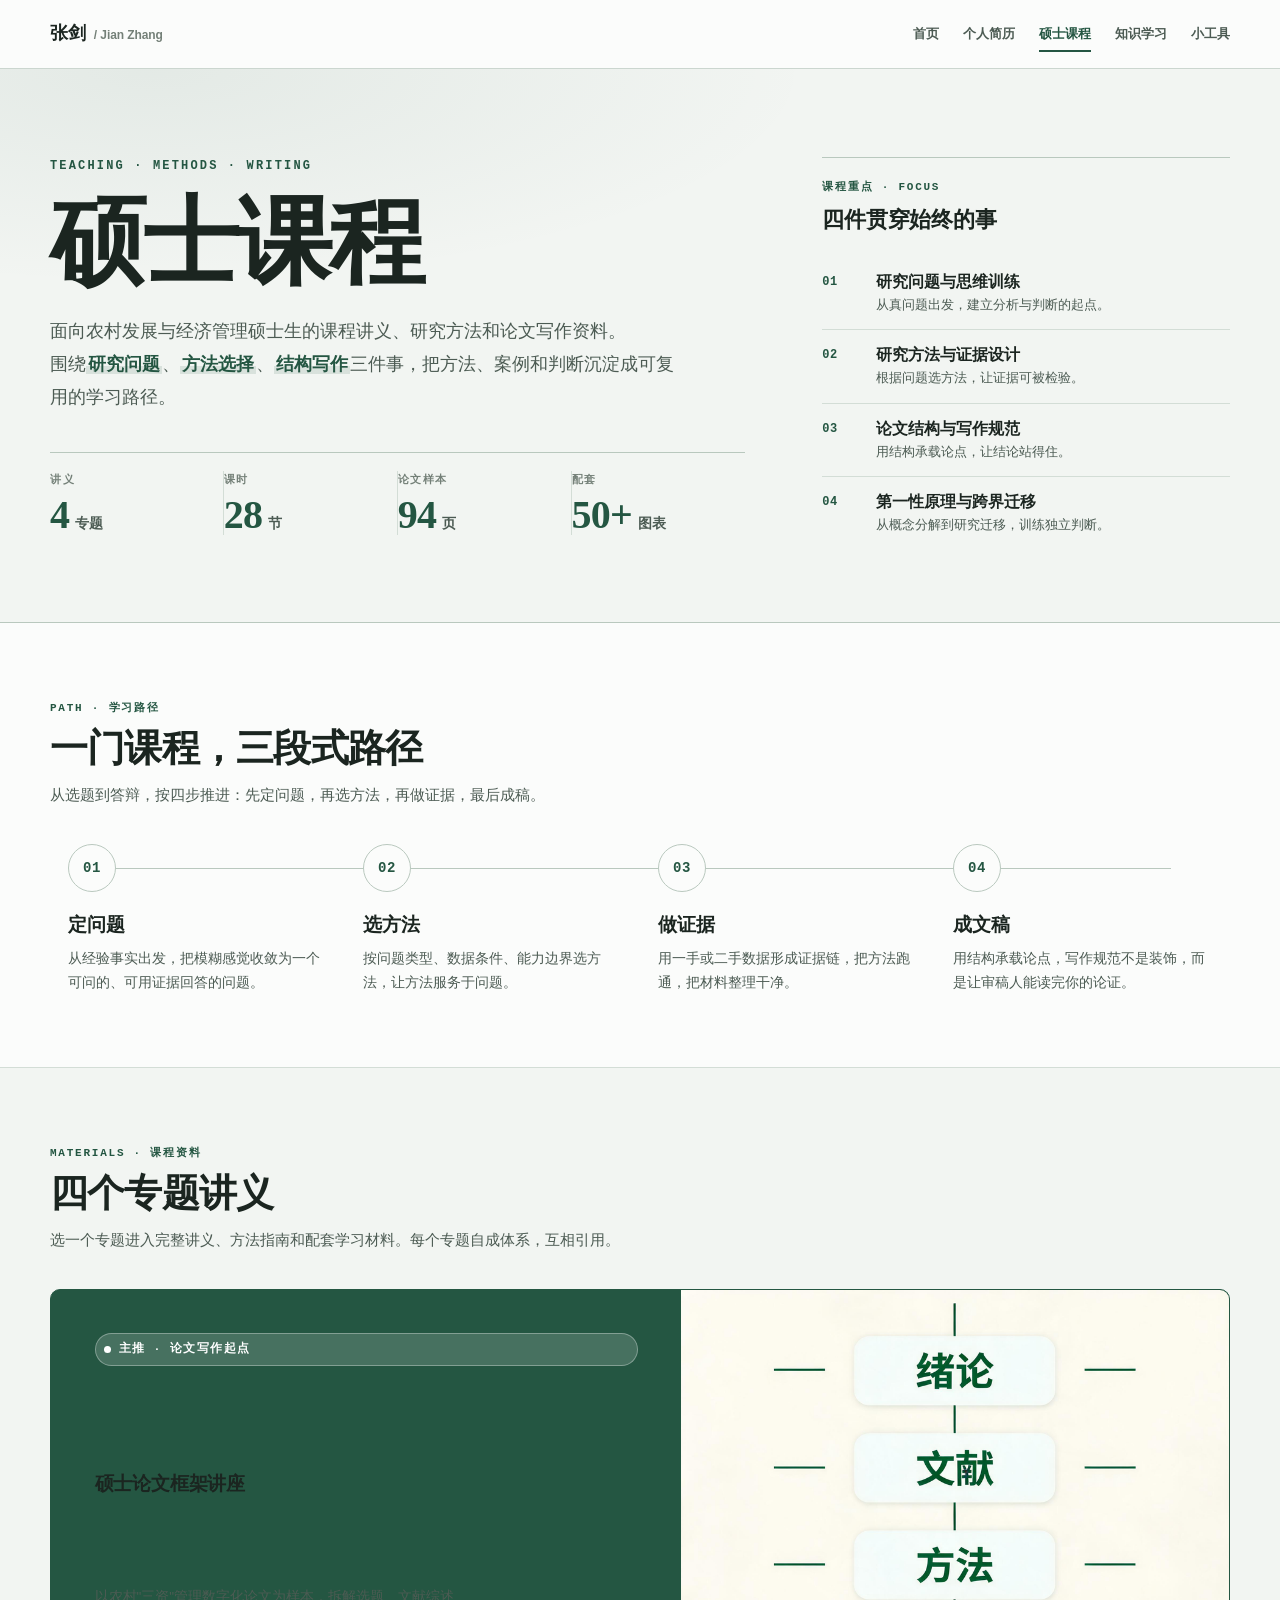
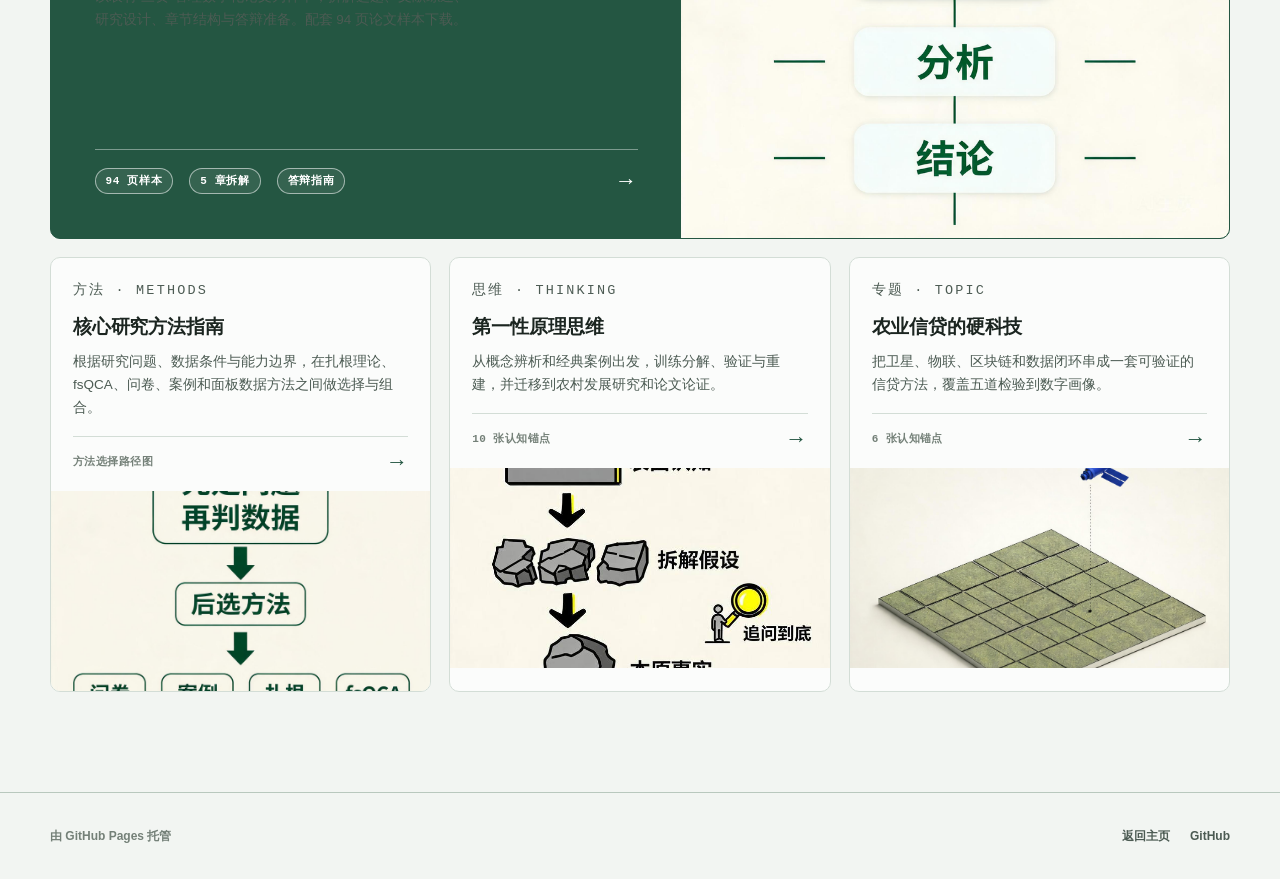
==== index.html @ 523e92c7 "fix: 主推卡文字对比度提升 墨绿实色底 + 白绿文字 (rgba 246,251,248,0.78) 视觉上发灰 - 标题 h3: #f6fbf8 -> 纯白 #ffffff - 描述 p: rg" ====
<!DOCTYPE html>
<html lang="zh-CN">
<head>
  <meta charset="UTF-8">
  <meta name="viewport" content="width=device-width, initial-scale=1.0">
  <title>硕士课程 · 张剑</title>
  <meta name="description" content="张剑面向硕士研究生整理的课程讲义、农村发展研究方法与硕士论文写作资料。">
  <link rel="canonical" href="https://jefeerzhang.github.io/master-course/">
  <meta property="og:title" content="硕士课程 · 张剑">
  <meta property="og:description" content="课程讲义、农村发展研究方法与硕士论文写作资料。">
  <meta property="og:type" content="website">
  <meta property="og:url" content="https://jefeerzhang.github.io/master-course/">
  <link rel="icon" href="data:image/svg+xml,%3Csvg xmlns='http://www.w3.org/2000/svg' viewBox='0 0 64 64'%3E%3Crect width='64' height='64' rx='8' fill='%23245642'/%3E%3Ctext x='32' y='41' text-anchor='middle' font-family='serif' font-size='27' font-weight='700' fill='%23f6fbf8'%3EJZ%3C/text%3E%3C/svg%3E">
  <link rel="stylesheet" href="assets/course-index.css?v=3">
</head>
<body>
  <a class="skip-link" href="#main-content">跳至主要内容</a>

  <header class="site-header">
    <nav class="site-nav" aria-label="主导航">
      <div class="container nav-inner">
        <a class="site-brand" href="https://jefeerzhang.github.io/">张剑 <span>/ Jian Zhang</span></a>
        <div class="nav-links">
          <a href="https://jefeerzhang.github.io/">首页</a>
          <a href="https://jefeerzhang.github.io/cv/">个人简历</a>
          <a href="./" aria-current="page">硕士课程</a>
          <a href="https://jefeerzhang.github.io/knowledge/">知识学习</a>
          <a href="https://jefeerzhang.github.io/tools/">小工具</a>
        </div>
      </div>
    </nav>
  </header>

  <main id="main-content">

    <!-- =============== HERO =============== -->
    <section class="course-hero" aria-labelledby="course-title">
      <div class="container course-hero-inner">
        <div class="hero-copy">
          <p class="eyebrow">Teaching · Methods · Writing</p>
          <h1 id="course-title">硕士课程</h1>
          <p class="hero-summary">面向农村发展与经济管理硕士生的课程讲义、研究方法和论文写作资料。<br>围绕<span class="hi">研究问题</span>、<span class="hi">方法选择</span>、<span class="hi">结构写作</span>三件事，把方法、案例和判断沉淀成可复用的学习路径。</p>

          <dl class="hero-metrics" aria-label="课程概览">
            <div class="metric">
              <dt>讲义</dt>
              <dd><span class="num">4</span><span class="unit">专题</span></dd>
            </div>
            <div class="metric">
              <dt>课时</dt>
              <dd><span class="num">28</span><span class="unit">节</span></dd>
            </div>
            <div class="metric">
              <dt>论文样本</dt>
              <dd><span class="num">94</span><span class="unit">页</span></dd>
            </div>
            <div class="metric">
              <dt>配套</dt>
              <dd><span class="num">50+</span><span class="unit">图表</span></dd>
            </div>
          </dl>
        </div>

        <aside class="course-focus" aria-labelledby="course-focus-title">
          <p class="focus-eyebrow">课程重点 · Focus</p>
          <h2 id="course-focus-title">四件贯穿始终的事</h2>
          <ol>
            <li>
              <span class="focus-num">01</span>
              <span class="focus-body">
                <span class="focus-title">研究问题与思维训练</span>
                <span class="focus-desc">从真问题出发，建立分析与判断的起点。</span>
              </span>
            </li>
            <li>
              <span class="focus-num">02</span>
              <span class="focus-body">
                <span class="focus-title">研究方法与证据设计</span>
                <span class="focus-desc">根据问题选方法，让证据可被检验。</span>
              </span>
            </li>
            <li>
              <span class="focus-num">03</span>
              <span class="focus-body">
                <span class="focus-title">论文结构与写作规范</span>
                <span class="focus-desc">用结构承载论点，让结论站得住。</span>
              </span>
            </li>
            <li>
              <span class="focus-num">04</span>
              <span class="focus-body">
                <span class="focus-title">第一性原理与跨界迁移</span>
                <span class="focus-desc">从概念分解到研究迁移，训练独立判断。</span>
              </span>
            </li>
          </ol>
        </aside>
      </div>
    </section>

    <!-- =============== 学习路径 =============== -->
    <section class="path-section" aria-labelledby="path-title">
      <div class="container">
        <div class="section-heading">
          <p class="section-eyebrow">Path · 学习路径</p>
          <h2 id="path-title">一门课程，三段式路径</h2>
          <p class="section-lede">从选题到答辩，按四步推进：先定问题，再选方法，再做证据，最后成稿。</p>
        </div>

        <ol class="path-track" aria-label="学习路径">
          <li class="path-step">
            <span class="path-num">01</span>
            <h3>定问题</h3>
            <p>从经验事实出发，把模糊感觉收敛为一个可问的、可用证据回答的问题。</p>
          </li>
          <li class="path-step">
            <span class="path-num">02</span>
            <h3>选方法</h3>
            <p>按问题类型、数据条件、能力边界选方法，让方法服务于问题。</p>
          </li>
          <li class="path-step">
            <span class="path-num">03</span>
            <h3>做证据</h3>
            <p>用一手或二手数据形成证据链，把方法跑通，把材料整理干净。</p>
          </li>
          <li class="path-step">
            <span class="path-num">04</span>
            <h3>成文稿</h3>
            <p>用结构承载论点，写作规范不是装饰，而是让审稿人能读完你的论证。</p>
          </li>
        </ol>
      </div>
    </section>

    <!-- =============== 课程资料 =============== -->
    <section class="course-section" aria-labelledby="materials-title">
      <div class="container">
        <div class="section-heading">
          <p class="section-eyebrow">Materials · 课程资料</p>
          <h2 id="materials-title">四个专题讲义</h2>
          <p class="section-lede">选一个专题进入完整讲义、方法指南和配套学习材料。每个专题自成体系，互相引用。</p>
        </div>

        <div class="course-grid">
          <!-- 主推卡: 硕士论文框架讲座 -->
          <article class="course-card course-card--lead">
            <a class="course-link" href="yuan-yunfen-writing/">
              <div class="course-copy">
                <div class="course-tag">
                  <span class="tag-dot"></span>
                  <span>主推 · 论文写作起点</span>
                </div>
                <h3>硕士论文框架讲座</h3>
                <p>以农村"三资"管理数字化论文为样本，拆解选题、文献综述、研究设计、章节结构与答辩准备。配套 94 页论文样本下载。</p>
                <div class="course-meta">
                  <span class="meta-pill">94 页样本</span>
                  <span class="meta-pill">5 章拆解</span>
                  <span class="meta-pill">答辩指南</span>
                  <span class="course-arrow" aria-hidden="true">→</span>
                </div>
              </div>
              <figure class="course-visual">
                <img src="yuan-yunfen-writing/md2_skeleton.png" alt="硕士论文写作框架示意图" width="900" height="900">
              </figure>
            </a>
          </article>

          <!-- 次卡 1: 研究方法 -->
          <article class="course-card">
            <a class="course-link" href="research-methods/">
              <div class="course-copy">
                <p class="course-eyebrow">方法 · Methods</p>
                <h3>核心研究方法指南</h3>
                <p>根据研究问题、数据条件与能力边界，在扎根理论、fsQCA、问卷、案例和面板数据方法之间做选择与组合。</p>
                <div class="course-meta">
                  <span>方法选择路径图</span>
                  <span class="course-arrow" aria-hidden="true">→</span>
                </div>
              </div>
              <figure class="course-visual">
                <img src="research-methods/md1_path.png" alt="农村发展研究方法选择路径图" width="900" height="900" loading="lazy">
              </figure>
            </a>
          </article>

          <!-- 次卡 2: 第一性原理 -->
          <article class="course-card">
            <a class="course-link" href="第一性原理/">
              <div class="course-copy">
                <p class="course-eyebrow">思维 · Thinking</p>
                <h3>第一性原理思维</h3>
                <p>从概念辨析和经典案例出发，训练分解、验证与重建，并迁移到农村发展研究和论文论证。</p>
                <div class="course-meta">
                  <span>10 张认知锚点</span>
                  <span class="course-arrow" aria-hidden="true">→</span>
                </div>
              </div>
              <figure class="course-visual">
                <img src="第一性原理/第一性原理配图/01_概念三层分解.jpeg" alt="第一性原理概念三层分解图" width="756" height="806" loading="lazy">
              </figure>
            </a>
          </article>

          <!-- 次卡 3: 农业信贷 -->
          <article class="course-card">
            <a class="course-link" href="agri-finance/">
              <div class="course-copy">
                <p class="course-eyebrow">专题 · Topic</p>
                <h3>农业信贷的硬科技</h3>
                <p>把卫星、物联、区块链和数据闭环串成一套可验证的信贷方法，覆盖五道检验到数字画像。</p>
                <div class="course-meta">
                  <span>6 张认知锚点</span>
                  <span class="course-arrow" aria-hidden="true">→</span>
                </div>
              </div>
              <figure class="course-visual">
                <img src="第一性原理/第一性原理配图/05_卫星俯瞰农田.jpeg" alt="卫星俯瞰下的农田斑块与权属信息" width="900" height="900" loading="lazy">
              </figure>
            </a>
          </article>
        </div>
      </div>
    </section>

  </main>

  <footer class="site-footer">
    <div class="container footer-inner">
      <span>由 GitHub Pages 托管</span>
      <div class="footer-links">
        <a href="https://jefeerzhang.github.io/">返回主页</a>
        <a href="https://github.com/jefeerzhang" target="_blank" rel="noopener">GitHub</a>
      </div>
    </div>
  </footer>
</body>
</html>
---- assets/course-index.css ----
:root {
  --paper: #f2f5f2;
  --surface: #fbfcfb;
  --surface-soft: #e7eee9;
  --surface-deep: #dbe6df;
  --ink: #1b2520;
  --text: #4c5b53;
  --muted: #748078;
  --line: #d3ddd6;
  --line-strong: #b9c8be;
  --accent: #245642;
  --accent-hover: #173e2f;
  --accent-ink: #f6fbf8;
  --shadow: 0 18px 50px rgba(31, 59, 45, 0.08);
  --radius: 10px;
  --container: 1180px;
  --serif: "Noto Serif CJK SC", "Source Han Serif SC", "Songti SC", STSong, serif;
  --sans: "Noto Sans CJK SC", "Source Han Sans SC", "Microsoft YaHei", "PingFang SC", Arial, sans-serif;
  --mono: "Cascadia Mono", "SFMono-Regular", Consolas, monospace;
  --ease: cubic-bezier(0.16, 1, 0.3, 1);
}

* {
  box-sizing: border-box;
}

html {
  scroll-behavior: smooth;
}

body {
  min-width: 320px;
  margin: 0;
  background: var(--paper);
  color: var(--ink);
  font-family: var(--sans);
  font-size: 16px;
  font-weight: 500;
  line-height: 1.75;
  text-rendering: optimizeLegibility;
  -webkit-font-smoothing: antialiased;
  -moz-osx-font-smoothing: grayscale;
}

img {
  display: block;
  max-width: 100%;
}

a {
  color: inherit;
}

p {
  margin: 0;
}

.container {
  width: min(calc(100% - 48px), var(--container));
  margin-inline: auto;
}

.skip-link {
  position: fixed;
  top: 10px;
  left: 12px;
  z-index: 100;
  padding: 10px 14px;
  border-radius: 6px;
  background: var(--ink);
  color: #f7faf8;
  text-decoration: none;
  transform: translateY(-160%);
  transition: transform 180ms ease;
}
.skip-link:focus {
  transform: translateY(0);
}

/* ============== 顶部主导航 ============== */
.site-header {
  position: relative;
  z-index: 10;
  border-bottom: 1px solid rgba(185, 200, 190, 0.72);
  background: #fbfcfb;
}
.site-nav,
.nav-inner { min-height: 68px; }
.nav-inner {
  display: flex;
  align-items: center;
  justify-content: space-between;
  gap: 28px;
}
.site-brand {
  display: inline-flex;
  align-items: baseline;
  flex: 0 0 auto;
  min-height: 44px;
  color: var(--ink);
  font-family: var(--serif);
  font-size: 18px;
  font-weight: 800;
  line-height: 44px;
  text-decoration: none;
  letter-spacing: -0.005em;
}
.site-brand span {
  margin-left: 8px;
  color: var(--muted);
  font-family: var(--sans);
  font-size: 12px;
  font-weight: 600;
}
.nav-links {
  display: flex;
  align-items: stretch;
  min-width: 0;
  gap: 24px;
  overflow-x: auto;
  scrollbar-width: none;
}
.nav-links::-webkit-scrollbar { display: none; }
.nav-links a {
  position: relative;
  display: inline-flex;
  align-items: center;
  min-height: 44px;
  color: var(--text);
  font-size: 13px;
  font-weight: 700;
  text-decoration: none;
  white-space: nowrap;
  transition: color 180ms ease;
}
.nav-links a::after {
  content: "";
  position: absolute;
  right: 0; bottom: 4px; left: 0;
  height: 2px;
  background: var(--accent);
  transform: scaleX(0);
  transform-origin: left;
  transition: transform 180ms ease;
}
.nav-links a:hover,
.nav-links a[aria-current="page"] { color: var(--accent); }
.nav-links a:hover::after,
.nav-links a[aria-current="page"]::after { transform: scaleX(1); }

/* ============== HERO ============== */
.course-hero {
  padding: clamp(48px, 8vw, 88px) 0 clamp(48px, 8vw, 72px);
  border-bottom: 1px solid var(--line-strong);
  background:
    radial-gradient(1100px 360px at 12% 0%, rgba(36, 86, 66, 0.07), transparent 60%),
    var(--paper);
}
.course-hero-inner {
  display: grid;
  grid-template-columns: minmax(0, 1.45fr) minmax(300px, 0.85fr);
  gap: clamp(40px, 6vw, 88px);
  align-items: start;
}
.hero-copy { animation: enter 600ms var(--ease) both; }
.eyebrow {
  margin: 0 0 18px;
  color: var(--accent);
  font-family: var(--mono);
  font-size: 12px;
  font-weight: 700;
  line-height: 1.5;
  text-transform: uppercase;
  letter-spacing: 0.18em;
}
.hero-copy h1 {
  margin: 0;
  font-family: var(--serif);
  font-size: clamp(56px, 8.5vw, 96px);
  font-weight: 800;
  line-height: 1.04;
  letter-spacing: -0.03em;
  color: var(--ink);
}
.hero-summary {
  max-width: 640px;
  margin: 22px 0 0;
  color: var(--text);
  font-size: clamp(16px, 1.4vw, 18px);
  font-weight: 500;
  line-height: 1.85;
}
.hero-summary .hi {
  color: var(--accent);
  font-weight: 700;
  background: linear-gradient(transparent 60%, rgba(36, 86, 66, 0.12) 60%);
  padding: 0 2px;
}

/* hero 4 个 metric */
.hero-metrics {
  display: grid;
  grid-template-columns: repeat(4, minmax(0, 1fr));
  gap: 0;
  margin: 38px 0 0;
  padding: 18px 0 0;
  border-top: 1px solid var(--line-strong);
  list-style: none;
}
.hero-metrics .metric {
  padding: 0 18px 0 0;
  border-right: 1px solid var(--line);
}
.hero-metrics .metric:last-child { border-right: 0; padding-right: 0; }
.hero-metrics .metric:first-child { padding-left: 0; }
.hero-metrics dt {
  margin: 0 0 4px;
  color: var(--muted);
  font-family: var(--mono);
  font-size: 11px;
  font-weight: 700;
  letter-spacing: 0.14em;
  text-transform: uppercase;
}
.hero-metrics dd {
  display: flex;
  align-items: baseline;
  gap: 6px;
  margin: 0;
  color: var(--ink);
  font-family: var(--serif);
  line-height: 1;
}
.hero-metrics .num {
  font-size: clamp(28px, 3.2vw, 40px);
  font-weight: 800;
  color: var(--accent);
  letter-spacing: -0.02em;
  font-feature-settings: "tnum" 1, "lnum" 1;
}
.hero-metrics .unit {
  font-size: 14px;
  font-weight: 600;
  color: var(--text);
}

/* hero 右侧课程重点 */
.course-focus {
  padding: 20px 0 0;
  border-top: 1px solid var(--line-strong);
  animation: enter 600ms 80ms var(--ease) both;
}
.focus-eyebrow {
  margin: 0 0 8px;
  color: var(--accent);
  font-family: var(--mono);
  font-size: 11px;
  font-weight: 700;
  letter-spacing: 0.16em;
  text-transform: uppercase;
}
.course-focus h2 {
  margin: 0 0 22px;
  font-family: var(--serif);
  font-size: 22px;
  font-weight: 700;
  line-height: 1.35;
  color: var(--ink);
  letter-spacing: -0.01em;
}
.course-focus ol {
  margin: 0;
  padding: 0;
  list-style: none;
  counter-reset: focus;
}
.course-focus li {
  display: grid;
  grid-template-columns: 42px minmax(0, 1fr);
  gap: 12px;
  padding: 14px 0;
  border-bottom: 1px solid var(--line);
  align-items: start;
}
.course-focus li:last-child { border-bottom: 0; }
.focus-num {
  display: inline-block;
  padding-top: 1px;
  color: var(--accent);
  font-family: var(--mono);
  font-size: 12px;
  font-weight: 800;
  letter-spacing: 0.05em;
  font-feature-settings: "tnum" 1;
}
.focus-body {
  display: flex;
  flex-direction: column;
  gap: 2px;
  min-width: 0;
}
.focus-title {
  color: var(--ink);
  font-family: var(--serif);
  font-size: 15.5px;
  font-weight: 700;
  line-height: 1.4;
  letter-spacing: -0.005em;
}
.focus-desc {
  color: var(--text);
  font-size: 13px;
  font-weight: 500;
  line-height: 1.6;
}

/* ============== 学习路径 ============== */
.path-section {
  padding: clamp(48px, 6vw, 76px) 0 clamp(48px, 6vw, 72px);
  background: var(--surface);
  border-bottom: 1px solid var(--line);
}
.section-heading { margin-bottom: 36px; }
.section-eyebrow {
  margin: 0 0 8px;
  color: var(--accent);
  font-family: var(--mono);
  font-size: 11px;
  font-weight: 700;
  letter-spacing: 0.16em;
  text-transform: uppercase;
}
.section-heading h2 {
  margin: 0;
  font-family: var(--serif);
  font-size: clamp(28px, 3.4vw, 38px);
  font-weight: 800;
  line-height: 1.2;
  letter-spacing: -0.02em;
  color: var(--ink);
}
.section-lede {
  margin: 10px 0 0;
  color: var(--text);
  font-size: 15px;
  font-weight: 500;
  max-width: 56em;
}

.path-track {
  display: grid;
  grid-template-columns: repeat(4, minmax(0, 1fr));
  gap: 0;
  margin: 0;
  padding: 0;
  list-style: none;
  position: relative;
}
.path-track::before {
  content: "";
  position: absolute;
  top: 24px;
  left: 5%;
  right: 5%;
  height: 1px;
  background: var(--line-strong);
  z-index: 0;
}
.path-step {
  position: relative;
  padding: 0 18px;
  background: transparent;
  z-index: 1;
}
.path-num {
  display: inline-flex;
  align-items: center;
  justify-content: center;
  width: 48px;
  height: 48px;
  border-radius: 999px;
  background: var(--surface);
  border: 1px solid var(--line-strong);
  color: var(--accent);
  font-family: var(--mono);
  font-size: 14px;
  font-weight: 800;
  letter-spacing: 0.04em;
  font-feature-settings: "tnum" 1;
  margin-bottom: 16px;
}
.path-step h3 {
  margin: 0 0 6px;
  color: var(--ink);
  font-family: var(--serif);
  font-size: 19px;
  font-weight: 800;
  letter-spacing: -0.01em;
}
.path-step p {
  color: var(--text);
  font-size: 14px;
  font-weight: 500;
  line-height: 1.7;
}

/* ============== 课程资料网格 ============== */
.course-section {
  padding: clamp(48px, 6vw, 76px) 0 clamp(64px, 8vw, 100px);
  background: var(--paper);
}
.course-grid {
  display: grid;
  grid-template-columns: repeat(12, minmax(0, 1fr));
  gap: 18px;
}
.course-card {
  min-width: 0;
  overflow: hidden;
  border: 1px solid var(--line);
  border-radius: var(--radius);
  background: var(--surface);
  transition: transform 240ms var(--ease), border-color 240ms var(--ease), box-shadow 240ms var(--ease);
  animation: enter 560ms var(--ease) both;
}
.course-card:hover {
  transform: translateY(-2px);
  border-color: var(--line-strong);
  box-shadow: var(--shadow);
}

/* 主推卡: 大尺寸, 墨绿实色, 横跨 12 列 */
.course-card--lead {
  grid-column: 1 / -1;
  background: var(--accent);
  color: #ffffff;
  border-color: var(--accent);
}
.course-card--lead:hover {
  border-color: var(--accent-hover);
  box-shadow: 0 28px 60px -24px rgba(36, 86, 66, 0.55);
}
.course-card--lead .course-link {
  grid-template-columns: minmax(0, 1.15fr) minmax(0, 1fr);
  min-height: 360px;
}
.course-card--lead .course-copy { padding: clamp(28px, 3.4vw, 44px); }
.course-card--lead h3 {
  font-size: clamp(30px, 3.4vw, 44px);
  font-weight: 800;
  letter-spacing: -0.02em;
  color: #ffffff;
}
.course-card--lead p {
  max-width: 50ch;
  color: #f0f7f2;
  font-size: 16px;
  font-weight: 500;
}
.course-card--lead .course-tag {
  display: inline-flex;
  align-items: center;
  gap: 8px;
  padding: 5px 12px 5px 8px;
  border-radius: 999px;
  background: rgba(255, 255, 255, 0.16);
  color: #ffffff;
  font-family: var(--mono);
  font-size: 11.5px;
  font-weight: 700;
  letter-spacing: 0.12em;
  text-transform: uppercase;
  margin-bottom: 18px;
  border: 1px solid rgba(255, 255, 255, 0.32);
}
.course-card--lead .course-tag .tag-dot {
  width: 7px;
  height: 7px;
  border-radius: 999px;
  background: #ffffff;
  display: inline-block;
}
.course-card--lead .course-meta {
  border-top-color: rgba(255, 255, 255, 0.4);
  color: #f0f7f2;
  margin-top: 28px;
  padding-top: 18px;
}
.course-card--lead .meta-pill {
  display: inline-block;
  padding: 4px 10px;
  border: 1px solid rgba(255, 255, 255, 0.55);
  border-radius: 999px;
  margin-right: 6px;
  font-family: var(--mono);
  font-size: 11px;
  font-weight: 700;
  letter-spacing: 0.06em;
  color: #ffffff;
  background: rgba(255, 255, 255, 0.08);
}
.course-card--lead .course-arrow { color: #ffffff; }

/* 次卡: 3 张, 每张 4 列 */
.course-card:not(.course-card--lead) {
  grid-column: span 4;
}
.course-card:not(.course-card--lead) .course-link {
  grid-template-rows: auto minmax(0, 200px);
  grid-template-columns: 1fr;
}
.course-card:not(.course-card--lead):nth-of-type(2) { animation-delay: 60ms; }
.course-card:not(.course-card--lead):nth-of-type(3) { animation-delay: 120ms; }
.course-card:not(.course-card--lead):nth-of-type(4) { animation-delay: 180ms; }

.course-link {
  display: grid;
  width: 100%;
  min-width: 0;
  min-height: 0;
  overflow: hidden;
  color: inherit;
  text-decoration: none;
}
.course-copy {
  display: flex;
  flex-direction: column;
  justify-content: space-between;
  min-width: 0;
  padding: 22px 22px 18px;
  gap: 12px;
}
.course-eyebrow {
  margin: 0;
  color: var(--accent);
  font-family: var(--mono);
  font-size: 11px;
  font-weight: 800;
  letter-spacing: 0.16em;
  text-transform: uppercase;
}
.course-card h3 {
  margin: 0;
  font-family: var(--serif);
  font-size: 19px;
  font-weight: 800;
  line-height: 1.3;
  letter-spacing: -0.01em;
  color: var(--ink);
}
.course-card p {
  margin: 0;
  color: var(--text);
  font-size: 13.5px;
  font-weight: 500;
  line-height: 1.7;
}
.course-meta {
  display: flex;
  align-items: center;
  gap: 10px;
  margin-top: 4px;
  padding-top: 14px;
  border-top: 1px solid var(--line);
  color: var(--muted);
  font-family: var(--mono);
  font-size: 11px;
  font-weight: 700;
  line-height: 1.5;
  letter-spacing: 0.04em;
}
.course-arrow {
  margin-left: auto;
  color: var(--accent);
  font-family: var(--sans);
  font-size: 22px;
  line-height: 1;
  font-weight: 700;
  transition: transform 180ms ease;
}
.course-link:hover .course-arrow { transform: translateX(4px); }

.course-visual {
  min-width: 0;
  min-height: 0;
  margin: 0;
  overflow: hidden;
  background: var(--surface-deep);
  order: 2;
}
.course-visual img {
  width: 100%;
  height: 100%;
  min-height: 0;
  object-fit: cover;
  transition: transform 360ms var(--ease);
}
.course-link:hover .course-visual img { transform: scale(1.025); }

.course-link:focus-visible {
  outline: 3px solid rgba(36, 86, 66, 0.34);
  outline-offset: -4px;
}
.course-card--lead .course-link:focus-visible {
  outline-color: rgba(246, 251, 248, 0.62);
}
.course-link:active { transform: translateY(1px); }

/* ============== footer ============== */
.site-footer {
  border-top: 1px solid var(--line-strong);
  background: var(--paper);
}
.footer-inner {
  display: flex;
  align-items: center;
  justify-content: space-between;
  min-height: 86px;
  gap: 24px;
  color: var(--muted);
  font-size: 12px;
  font-weight: 600;
}
.footer-links { display: flex; gap: 20px; }
.footer-links a {
  color: var(--text);
  text-decoration: none;
  font-weight: 700;
}
.footer-links a:hover { color: var(--accent); }

@keyframes enter {
  from { opacity: 0; transform: translateY(12px); }
  to   { opacity: 1; transform: translateY(0); }
}

/* ============== 响应式 ============== */
@media (max-width: 960px) {
  .course-hero-inner { grid-template-columns: 1fr; }
  .hero-metrics { grid-template-columns: repeat(2, 1fr); gap: 0; }
  .hero-metrics .metric { padding: 12px 16px 12px 0; border-right: 1px solid var(--line); border-bottom: 1px solid var(--line); }
  .hero-metrics .metric:nth-child(2n) { border-right: 0; padding-right: 0; }
  .hero-metrics .metric:nth-last-child(-n+2) { border-bottom: 0; }
  .path-track { grid-template-columns: repeat(2, 1fr); gap: 24px 0; }
  .path-track::before { display: none; }
  .course-card:not(.course-card--lead) { grid-column: span 6; }
  .course-card--lead .course-link { grid-template-columns: 1fr; min-height: 0; }
  .course-card--lead .course-visual { aspect-ratio: 16 / 9; }
}

@media (max-width: 760px) {
  .container { width: min(calc(100% - 32px), var(--container)); }
  .nav-inner { align-items: stretch; flex-direction: column; gap: 0; padding-block: 8px; }
  .site-nav, .nav-inner { min-height: 0; }
  .site-brand { min-height: 36px; line-height: 36px; font-size: 16px; }
  .nav-links { gap: 18px; }
  .nav-links a { min-height: 38px; font-size: 12.5px; }
  .hero-copy h1 { font-size: 56px; }
  .hero-summary { font-size: 16px; }
  .section-heading h2 { font-size: 28px; }
  .path-track { grid-template-columns: 1fr; gap: 18px; }
  .course-card:not(.course-card--lead) { grid-column: 1 / -1; }
  .course-card:not(.course-card--lead) .course-link {
    grid-template-rows: auto minmax(180px, 50vw);
  }
  .course-card--lead .course-link { grid-template-columns: 1fr; }
  .course-card--lead h3 { font-size: 28px; }
  .footer-inner { align-items: flex-start; flex-direction: column; justify-content: center; gap: 8px; padding-block: 18px; }
}

@media (prefers-reduced-motion: reduce) {
  html { scroll-behavior: auto; }
  *, *::before, *::after {
    animation-duration: 0.01ms !important;
    animation-iteration-count: 1 !important;
    scroll-behavior: auto !important;
    transition-duration: 0.01ms !important;
  }
}
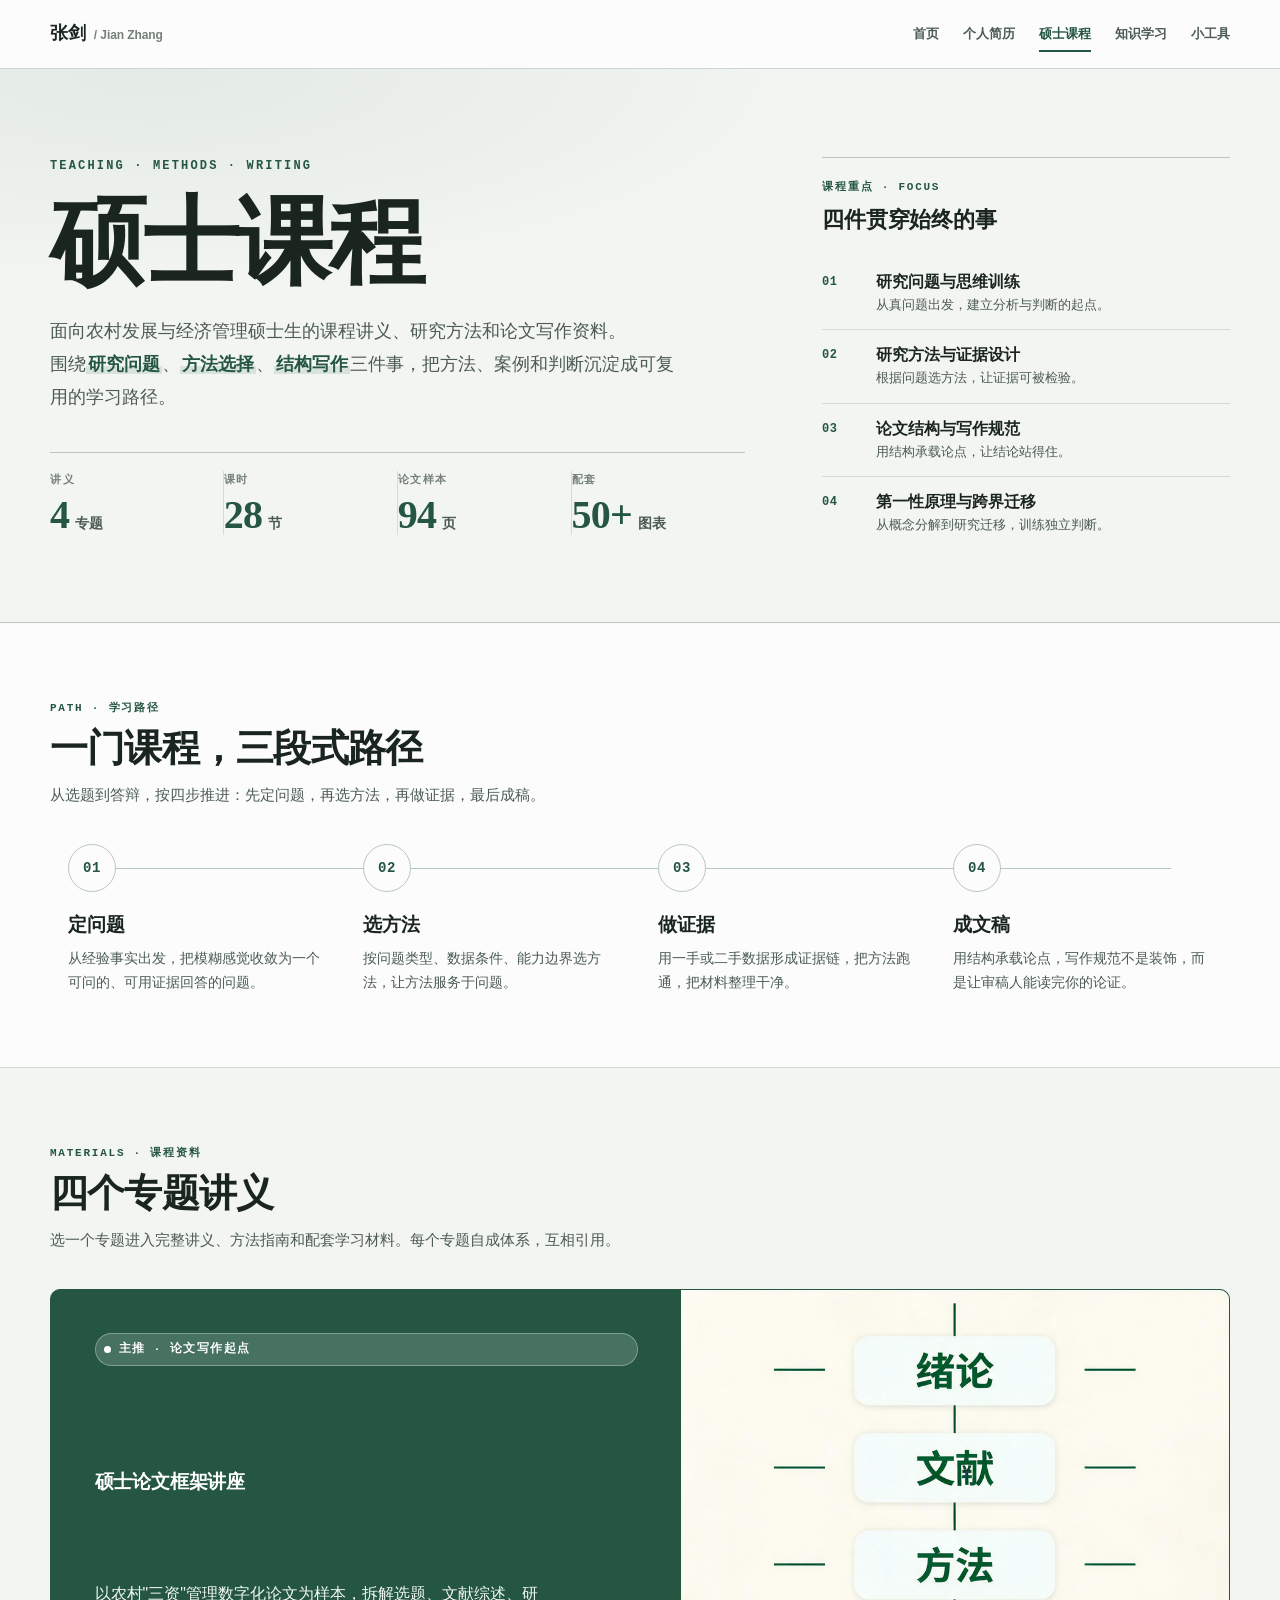
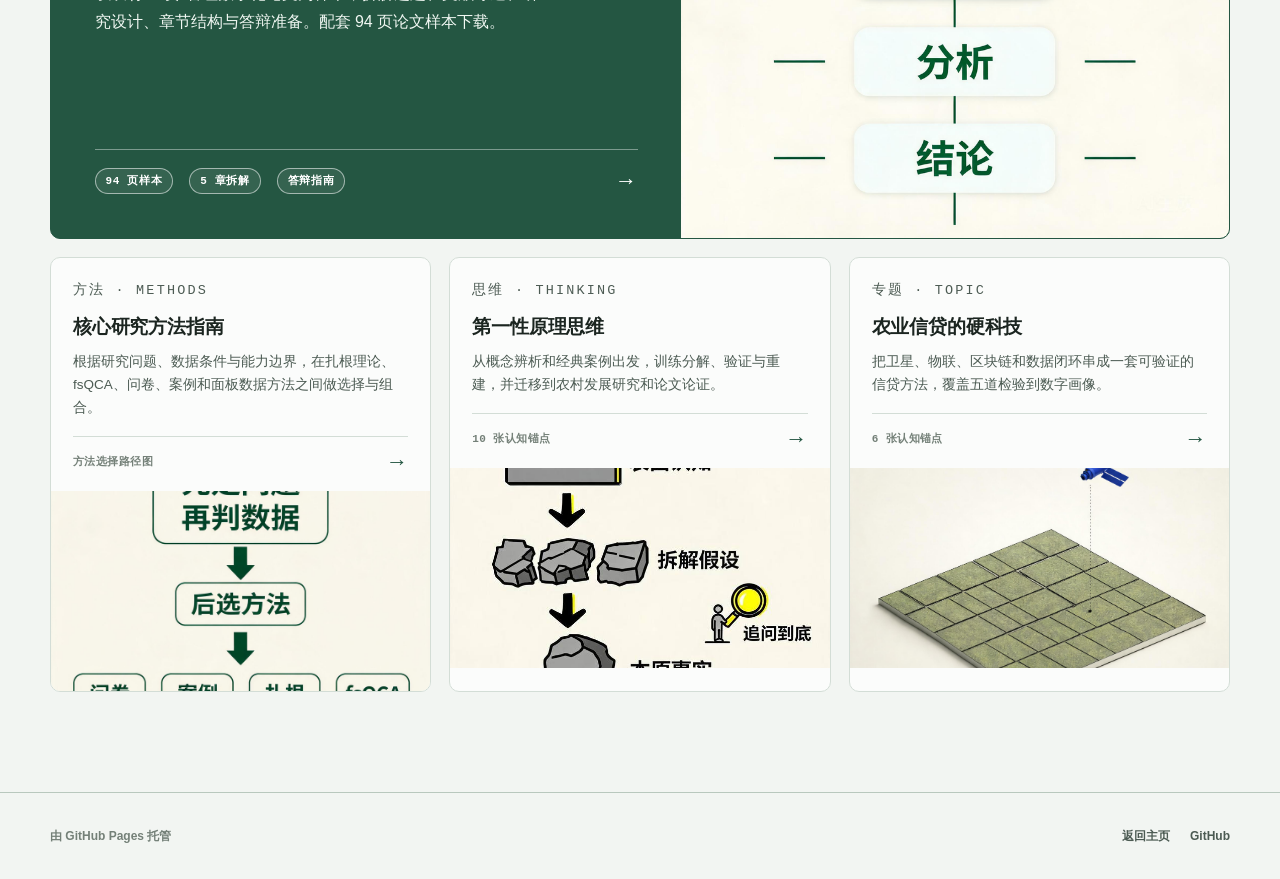
==== commit d73f03bc: "fix: 主推卡 h3/p color 被通用规则覆盖, 显式覆盖 之前 .course-card--lead h3 {color:#fff} 在 .course-card h3 {color:ink" ====
--- a/index.html
+++ b/index.html
@@ -11,7 +11,7 @@
   <meta property="og:type" content="website">
   <meta property="og:url" content="https://jefeerzhang.github.io/master-course/">
   <link rel="icon" href="data:image/svg+xml,%3Csvg xmlns='http://www.w3.org/2000/svg' viewBox='0 0 64 64'%3E%3Crect width='64' height='64' rx='8' fill='%23245642'/%3E%3Ctext x='32' y='41' text-anchor='middle' font-family='serif' font-size='27' font-weight='700' fill='%23f6fbf8'%3EJZ%3C/text%3E%3C/svg%3E">
-  <link rel="stylesheet" href="assets/course-index.css?v=3">
+  <link rel="stylesheet" href="assets/course-index.css?v=4">
 </head>
 <body>
   <a class="skip-link" href="#main-content">跳至主要内容</a>
--- a/assets/course-index.css
+++ b/assets/course-index.css
@@ -449,7 +449,6 @@
   font-size: clamp(30px, 3.4vw, 44px);
   font-weight: 800;
   letter-spacing: -0.02em;
-  color: #ffffff;
 }
 .course-card--lead p {
   max-width: 50ch;
@@ -548,12 +547,20 @@
   letter-spacing: -0.01em;
   color: var(--ink);
 }
+/* lead 卡 h3 在通用规则之后,确保覆盖 */
+.course-card--lead h3 { color: #ffffff; }
 .course-card p {
   margin: 0;
   color: var(--text);
   font-size: 13.5px;
   font-weight: 500;
   line-height: 1.7;
+}
+.course-card--lead p {
+  max-width: 50ch;
+  color: #f0f7f2;
+  font-size: 16px;
+  font-weight: 500;
 }
 .course-meta {
   display: flex;
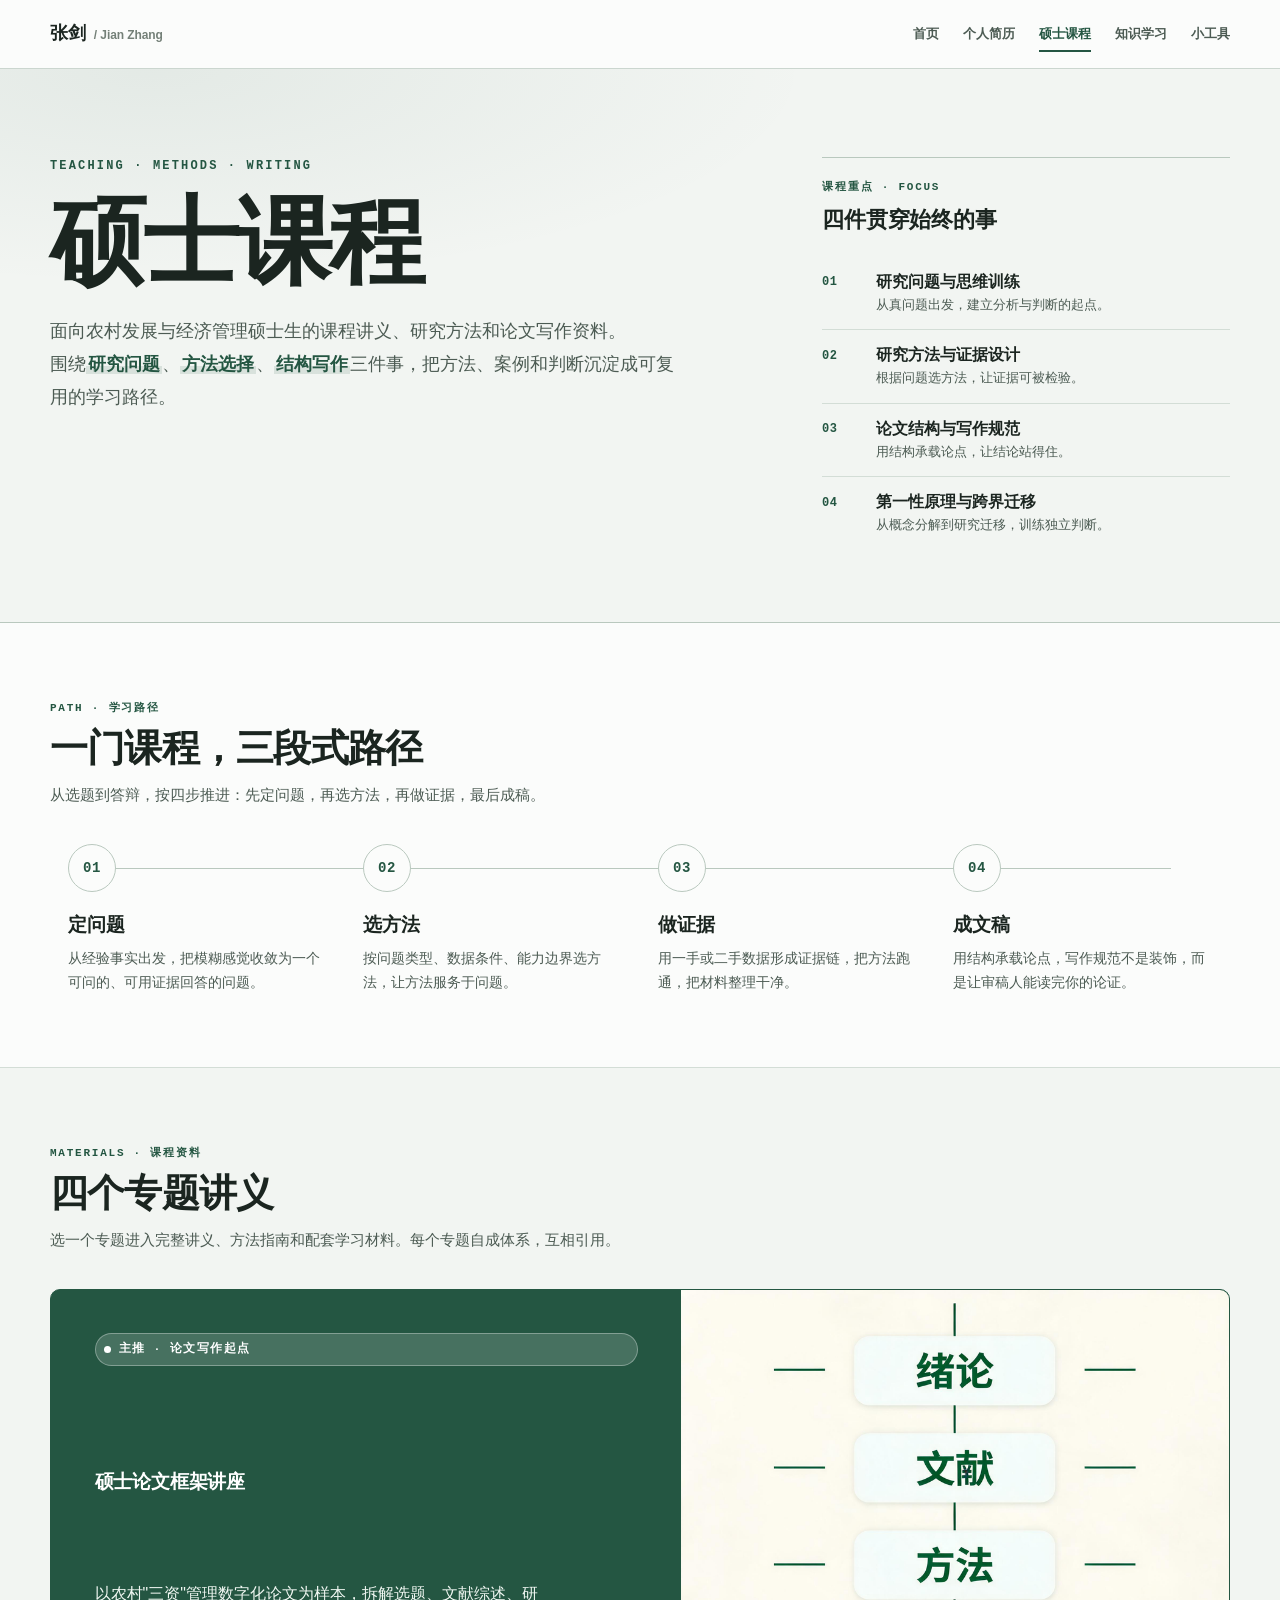
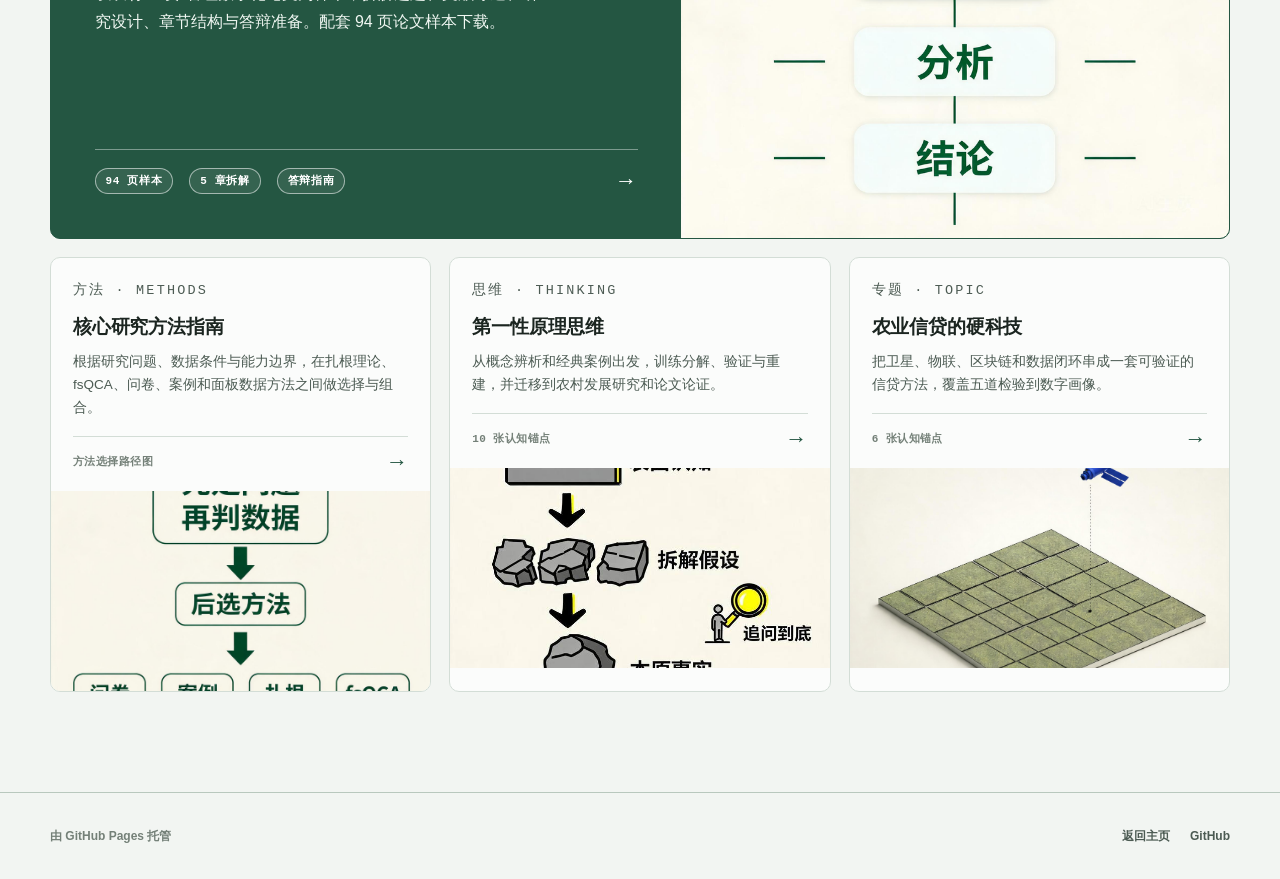
==== commit 8a5497a5: "feat: 删除首屏 hero 4 个 metric (讲义/课时/论文样本/配套) 用户反馈不要这行数字. HTML 移除 <dl class=hero-metrics>; CSS 同步清理 .he" ====
--- a/index.html
+++ b/index.html
@@ -11,7 +11,7 @@
   <meta property="og:type" content="website">
   <meta property="og:url" content="https://jefeerzhang.github.io/master-course/">
   <link rel="icon" href="data:image/svg+xml,%3Csvg xmlns='http://www.w3.org/2000/svg' viewBox='0 0 64 64'%3E%3Crect width='64' height='64' rx='8' fill='%23245642'/%3E%3Ctext x='32' y='41' text-anchor='middle' font-family='serif' font-size='27' font-weight='700' fill='%23f6fbf8'%3EJZ%3C/text%3E%3C/svg%3E">
-  <link rel="stylesheet" href="assets/course-index.css?v=4">
+  <link rel="stylesheet" href="assets/course-index.css?v=5">
 </head>
 <body>
   <a class="skip-link" href="#main-content">跳至主要内容</a>
@@ -40,25 +40,6 @@
           <p class="eyebrow">Teaching · Methods · Writing</p>
           <h1 id="course-title">硕士课程</h1>
           <p class="hero-summary">面向农村发展与经济管理硕士生的课程讲义、研究方法和论文写作资料。<br>围绕<span class="hi">研究问题</span>、<span class="hi">方法选择</span>、<span class="hi">结构写作</span>三件事，把方法、案例和判断沉淀成可复用的学习路径。</p>
-
-          <dl class="hero-metrics" aria-label="课程概览">
-            <div class="metric">
-              <dt>讲义</dt>
-              <dd><span class="num">4</span><span class="unit">专题</span></dd>
-            </div>
-            <div class="metric">
-              <dt>课时</dt>
-              <dd><span class="num">28</span><span class="unit">节</span></dd>
-            </div>
-            <div class="metric">
-              <dt>论文样本</dt>
-              <dd><span class="num">94</span><span class="unit">页</span></dd>
-            </div>
-            <div class="metric">
-              <dt>配套</dt>
-              <dd><span class="num">50+</span><span class="unit">图表</span></dd>
-            </div>
-          </dl>
         </div>
 
         <aside class="course-focus" aria-labelledby="course-focus-title">
--- a/assets/course-index.css
+++ b/assets/course-index.css
@@ -197,53 +197,6 @@
   padding: 0 2px;
 }
 
-/* hero 4 个 metric */
-.hero-metrics {
-  display: grid;
-  grid-template-columns: repeat(4, minmax(0, 1fr));
-  gap: 0;
-  margin: 38px 0 0;
-  padding: 18px 0 0;
-  border-top: 1px solid var(--line-strong);
-  list-style: none;
-}
-.hero-metrics .metric {
-  padding: 0 18px 0 0;
-  border-right: 1px solid var(--line);
-}
-.hero-metrics .metric:last-child { border-right: 0; padding-right: 0; }
-.hero-metrics .metric:first-child { padding-left: 0; }
-.hero-metrics dt {
-  margin: 0 0 4px;
-  color: var(--muted);
-  font-family: var(--mono);
-  font-size: 11px;
-  font-weight: 700;
-  letter-spacing: 0.14em;
-  text-transform: uppercase;
-}
-.hero-metrics dd {
-  display: flex;
-  align-items: baseline;
-  gap: 6px;
-  margin: 0;
-  color: var(--ink);
-  font-family: var(--serif);
-  line-height: 1;
-}
-.hero-metrics .num {
-  font-size: clamp(28px, 3.2vw, 40px);
-  font-weight: 800;
-  color: var(--accent);
-  letter-spacing: -0.02em;
-  font-feature-settings: "tnum" 1, "lnum" 1;
-}
-.hero-metrics .unit {
-  font-size: 14px;
-  font-weight: 600;
-  color: var(--text);
-}
-
 /* hero 右侧课程重点 */
 .course-focus {
   padding: 20px 0 0;
@@ -644,10 +597,6 @@
 /* ============== 响应式 ============== */
 @media (max-width: 960px) {
   .course-hero-inner { grid-template-columns: 1fr; }
-  .hero-metrics { grid-template-columns: repeat(2, 1fr); gap: 0; }
-  .hero-metrics .metric { padding: 12px 16px 12px 0; border-right: 1px solid var(--line); border-bottom: 1px solid var(--line); }
-  .hero-metrics .metric:nth-child(2n) { border-right: 0; padding-right: 0; }
-  .hero-metrics .metric:nth-last-child(-n+2) { border-bottom: 0; }
   .path-track { grid-template-columns: repeat(2, 1fr); gap: 24px 0; }
   .path-track::before { display: none; }
   .course-card:not(.course-card--lead) { grid-column: span 6; }
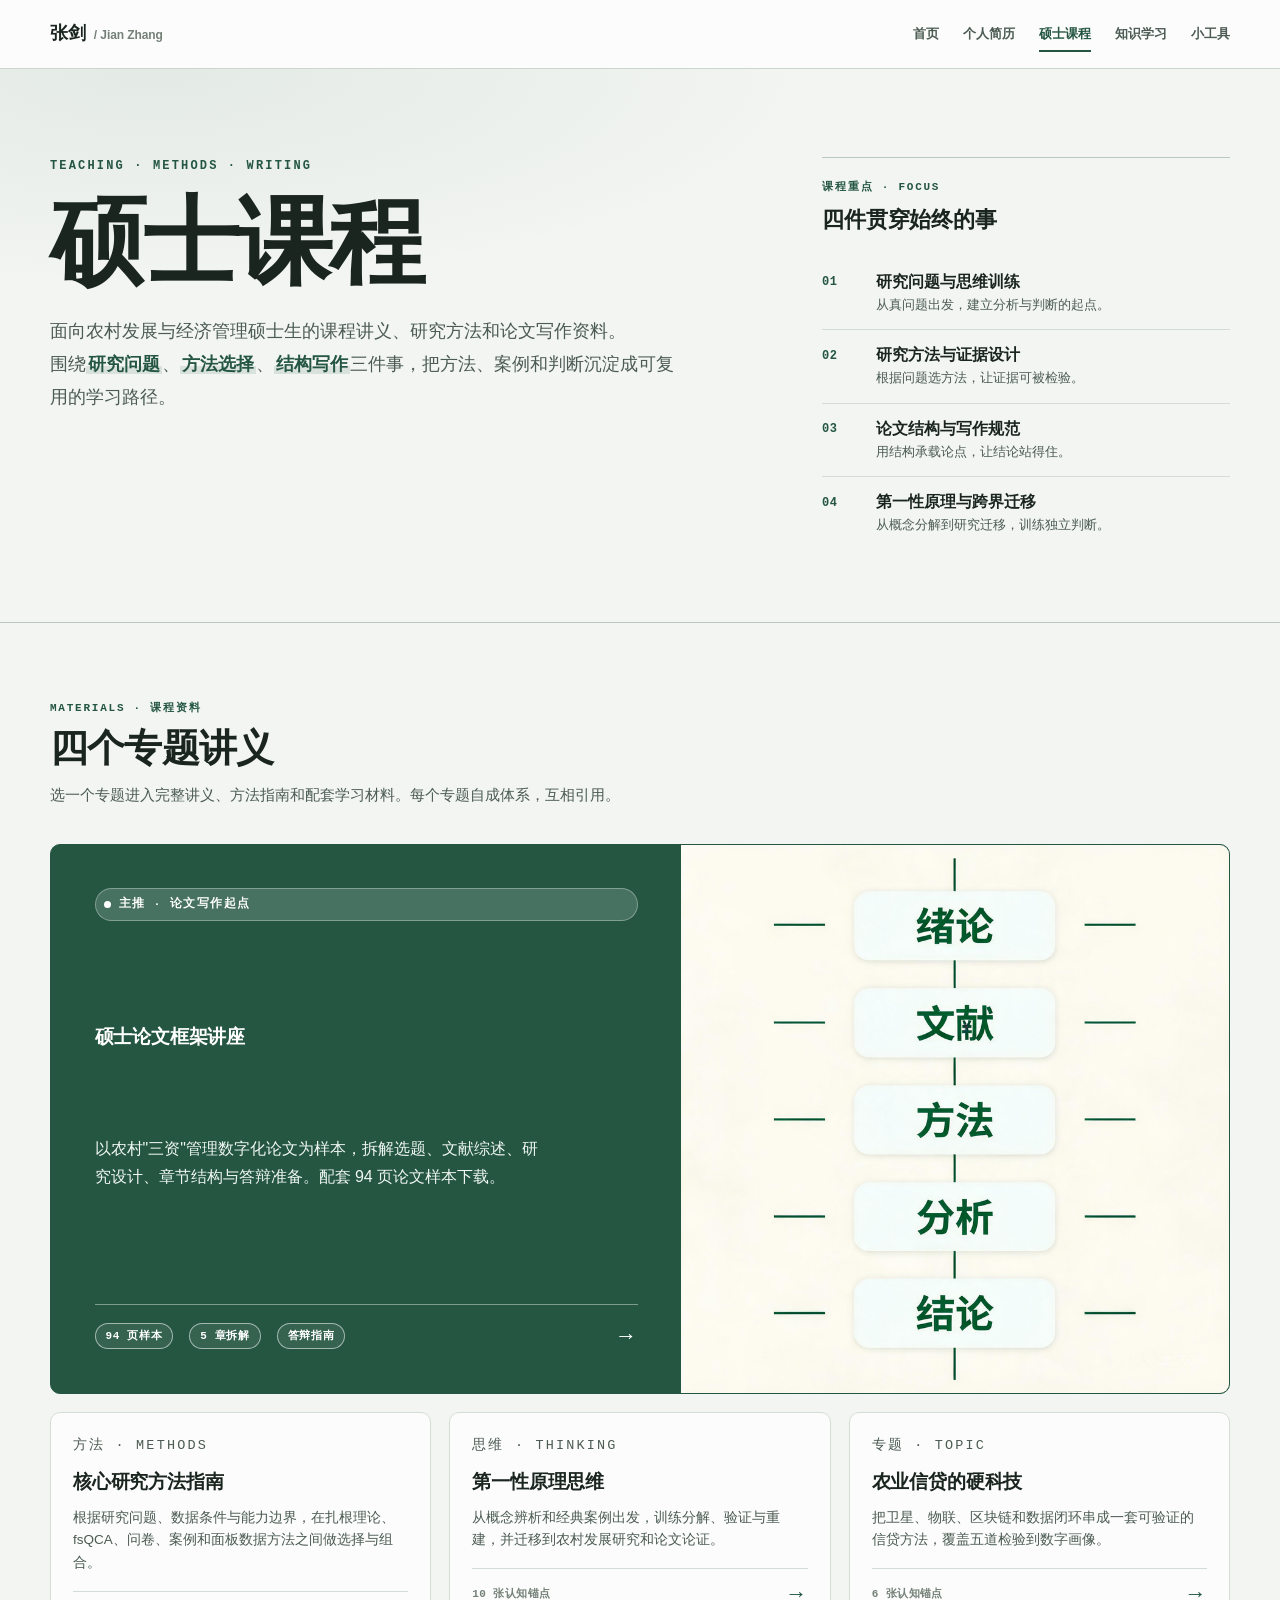
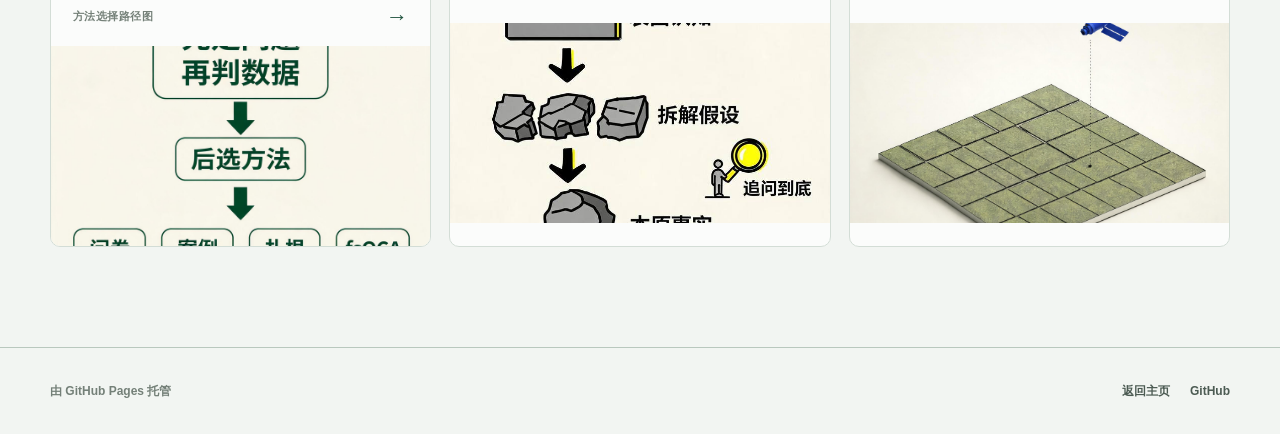
==== commit 638e251b: "feat: 删除学习路径 (Path) section 用户反馈: 不需要 4 步路径时间轴 - HTML: 删除 <section class=path-section> (PATH 标签 + 标题" ====
--- a/index.html
+++ b/index.html
@@ -11,7 +11,63 @@
   <meta property="og:type" content="website">
   <meta property="og:url" content="https://jefeerzhang.github.io/master-course/">
   <link rel="icon" href="data:image/svg+xml,%3Csvg xmlns='http://www.w3.org/2000/svg' viewBox='0 0 64 64'%3E%3Crect width='64' height='64' rx='8' fill='%23245642'/%3E%3Ctext x='32' y='41' text-anchor='middle' font-family='serif' font-size='27' font-weight='700' fill='%23f6fbf8'%3EJZ%3C/text%3E%3C/svg%3E">
-  <link rel="stylesheet" href="assets/course-index.css?v=5">
+  <link rel="stylesheet" href="assets/course-index.css?v=7">
+  <!--
+    主页两个核心区是"派生视图"，数据源在 course-focus.json。
+    此处把 JSON 嵌入 HTML 是为了让静态部署下浏览器无需额外 HTTP 也能拿到派生数据。
+    agent 维护流程详见 MAINTENANCE.md。
+  -->
+  <script id="course-focus-data" type="application/json">
+{
+  "version": "1.1",
+  "lastUpdated": "2026-07-12",
+  "changeLog": "v1.1: 删除学习路径 section",
+  "items": [
+    { "id": "01", "title": "研究问题与思维训练",   "desc": "从真问题出发，建立分析与判断的起点。" },
+    { "id": "02", "title": "研究方法与证据设计",   "desc": "根据问题选方法，让证据可被检验。" },
+    { "id": "03", "title": "论文结构与写作规范",   "desc": "用结构承载论点，让结论站得住。" },
+    { "id": "04", "title": "第一性原理与跨界迁移", "desc": "从概念分解到研究迁移，训练独立判断。" }
+  ],
+  "courseMaterials": [
+    {
+      "id": "lead",
+      "eyebrow": "主推 · 论文写作起点",
+      "title": "硕士论文框架讲座",
+      "summary": "以农村\"三资\"管理数字化论文为样本，拆解选题、文献综述、研究设计、章节结构与答辩准备。配套 94 页论文样本下载。",
+      "pills": ["94 页样本", "5 章拆解", "答辩指南"],
+      "href": "yuan-yunfen-writing/",
+      "image": "yuan-yunfen-writing/md2_skeleton.png"
+    },
+    {
+      "id": "methods",
+      "eyebrow": "方法 · Methods",
+      "title": "核心研究方法指南",
+      "summary": "根据研究问题、数据条件与能力边界，在扎根理论、fsQCA、问卷、案例和面板数据方法之间做选择与组合。",
+      "pills": ["方法选择路径图"],
+      "href": "research-methods/",
+      "image": "research-methods/md1_path.png"
+    },
+    {
+      "id": "thinking",
+      "eyebrow": "思维 · Thinking",
+      "title": "第一性原理思维",
+      "summary": "从概念辨析和经典案例出发，训练分解、验证与重建，并迁移到农村发展研究和论文论证。",
+      "pills": ["10 张认知锚点"],
+      "href": "第一性原理/",
+      "image": "第一性原理/第一性原理配图/01_概念三层分解.jpeg"
+    },
+    {
+      "id": "agri",
+      "eyebrow": "专题 · Topic",
+      "title": "农业信贷的硬科技",
+      "summary": "把卫星、物联、区块链和数据闭环串成一套可验证的信贷方法，覆盖五道检验到数字画像。",
+      "pills": ["6 张认知锚点"],
+      "href": "agri-finance/",
+      "image": "第一性原理/第一性原理配图/05_卫星俯瞰农田.jpeg"
+    }
+  ]
+}
+  </script>
 </head>
 <body>
   <a class="skip-link" href="#main-content">跳至主要内容</a>
@@ -45,7 +101,7 @@
         <aside class="course-focus" aria-labelledby="course-focus-title">
           <p class="focus-eyebrow">课程重点 · Focus</p>
           <h2 id="course-focus-title">四件贯穿始终的事</h2>
-          <ol>
+          <ol data-derive="focus-ol">
             <li>
               <span class="focus-num">01</span>
               <span class="focus-body">
@@ -79,41 +135,7 @@
       </div>
     </section>
 
-    <!-- =============== 学习路径 =============== -->
-    <section class="path-section" aria-labelledby="path-title">
-      <div class="container">
-        <div class="section-heading">
-          <p class="section-eyebrow">Path · 学习路径</p>
-          <h2 id="path-title">一门课程，三段式路径</h2>
-          <p class="section-lede">从选题到答辩，按四步推进：先定问题，再选方法，再做证据，最后成稿。</p>
-        </div>
-
-        <ol class="path-track" aria-label="学习路径">
-          <li class="path-step">
-            <span class="path-num">01</span>
-            <h3>定问题</h3>
-            <p>从经验事实出发，把模糊感觉收敛为一个可问的、可用证据回答的问题。</p>
-          </li>
-          <li class="path-step">
-            <span class="path-num">02</span>
-            <h3>选方法</h3>
-            <p>按问题类型、数据条件、能力边界选方法，让方法服务于问题。</p>
-          </li>
-          <li class="path-step">
-            <span class="path-num">03</span>
-            <h3>做证据</h3>
-            <p>用一手或二手数据形成证据链，把方法跑通，把材料整理干净。</p>
-          </li>
-          <li class="path-step">
-            <span class="path-num">04</span>
-            <h3>成文稿</h3>
-            <p>用结构承载论点，写作规范不是装饰，而是让审稿人能读完你的论证。</p>
-          </li>
-        </ol>
-      </div>
-    </section>
-
-    <!-- =============== 课程资料 =============== -->
+    <!-- =============== 课程资料 ============== -->
     <section class="course-section" aria-labelledby="materials-title">
       <div class="container">
         <div class="section-heading">
@@ -122,7 +144,7 @@
           <p class="section-lede">选一个专题进入完整讲义、方法指南和配套学习材料。每个专题自成体系，互相引用。</p>
         </div>
 
-        <div class="course-grid">
+        <div class="course-grid" data-derive="materials-grid">
           <!-- 主推卡: 硕士论文框架讲座 -->
           <article class="course-card course-card--lead">
             <a class="course-link" href="yuan-yunfen-writing/">
@@ -214,5 +236,15 @@
       </div>
     </div>
   </footer>
+  <script>
+  // 派生数据来源: <script id="course-focus-data"> 内嵌的 JSON
+  // 主页两个核心区 (course-focus 课程重点 + course-section 课程资料) 是从该 JSON 渲染的.
+  // agent 维护流程见 MAINTENANCE.md, 不要直接改 HTML 内的卡片内容, 改 JSON 后让脚本重渲染.
+  (function(){
+    var data = JSON.parse(document.getElementById('course-focus-data').textContent);
+    document.querySelector('[data-derive="focus-ol"]').setAttribute('data-source-version', data.version);
+    document.querySelector('[data-derive="materials-grid"]').setAttribute('data-source-version', data.version);
+  })();
+  </script>
 </body>
 </html>
--- a/assets/course-index.css
+++ b/assets/course-index.css
@@ -267,12 +267,7 @@
   line-height: 1.6;
 }
 
-/* ============== 学习路径 ============== */
-.path-section {
-  padding: clamp(48px, 6vw, 76px) 0 clamp(48px, 6vw, 72px);
-  background: var(--surface);
-  border-bottom: 1px solid var(--line);
-}
+/* ============== 课程资料网格 ============== */
 .section-heading { margin-bottom: 36px; }
 .section-eyebrow {
   margin: 0 0 8px;
@@ -300,64 +295,6 @@
   max-width: 56em;
 }
 
-.path-track {
-  display: grid;
-  grid-template-columns: repeat(4, minmax(0, 1fr));
-  gap: 0;
-  margin: 0;
-  padding: 0;
-  list-style: none;
-  position: relative;
-}
-.path-track::before {
-  content: "";
-  position: absolute;
-  top: 24px;
-  left: 5%;
-  right: 5%;
-  height: 1px;
-  background: var(--line-strong);
-  z-index: 0;
-}
-.path-step {
-  position: relative;
-  padding: 0 18px;
-  background: transparent;
-  z-index: 1;
-}
-.path-num {
-  display: inline-flex;
-  align-items: center;
-  justify-content: center;
-  width: 48px;
-  height: 48px;
-  border-radius: 999px;
-  background: var(--surface);
-  border: 1px solid var(--line-strong);
-  color: var(--accent);
-  font-family: var(--mono);
-  font-size: 14px;
-  font-weight: 800;
-  letter-spacing: 0.04em;
-  font-feature-settings: "tnum" 1;
-  margin-bottom: 16px;
-}
-.path-step h3 {
-  margin: 0 0 6px;
-  color: var(--ink);
-  font-family: var(--serif);
-  font-size: 19px;
-  font-weight: 800;
-  letter-spacing: -0.01em;
-}
-.path-step p {
-  color: var(--text);
-  font-size: 14px;
-  font-weight: 500;
-  line-height: 1.7;
-}
-
-/* ============== 课程资料网格 ============== */
 .course-section {
   padding: clamp(48px, 6vw, 76px) 0 clamp(64px, 8vw, 100px);
   background: var(--paper);
@@ -597,8 +534,6 @@
 /* ============== 响应式 ============== */
 @media (max-width: 960px) {
   .course-hero-inner { grid-template-columns: 1fr; }
-  .path-track { grid-template-columns: repeat(2, 1fr); gap: 24px 0; }
-  .path-track::before { display: none; }
   .course-card:not(.course-card--lead) { grid-column: span 6; }
   .course-card--lead .course-link { grid-template-columns: 1fr; min-height: 0; }
   .course-card--lead .course-visual { aspect-ratio: 16 / 9; }
@@ -614,7 +549,6 @@
   .hero-copy h1 { font-size: 56px; }
   .hero-summary { font-size: 16px; }
   .section-heading h2 { font-size: 28px; }
-  .path-track { grid-template-columns: 1fr; gap: 18px; }
   .course-card:not(.course-card--lead) { grid-column: 1 / -1; }
   .course-card:not(.course-card--lead) .course-link {
     grid-template-rows: auto minmax(180px, 50vw);
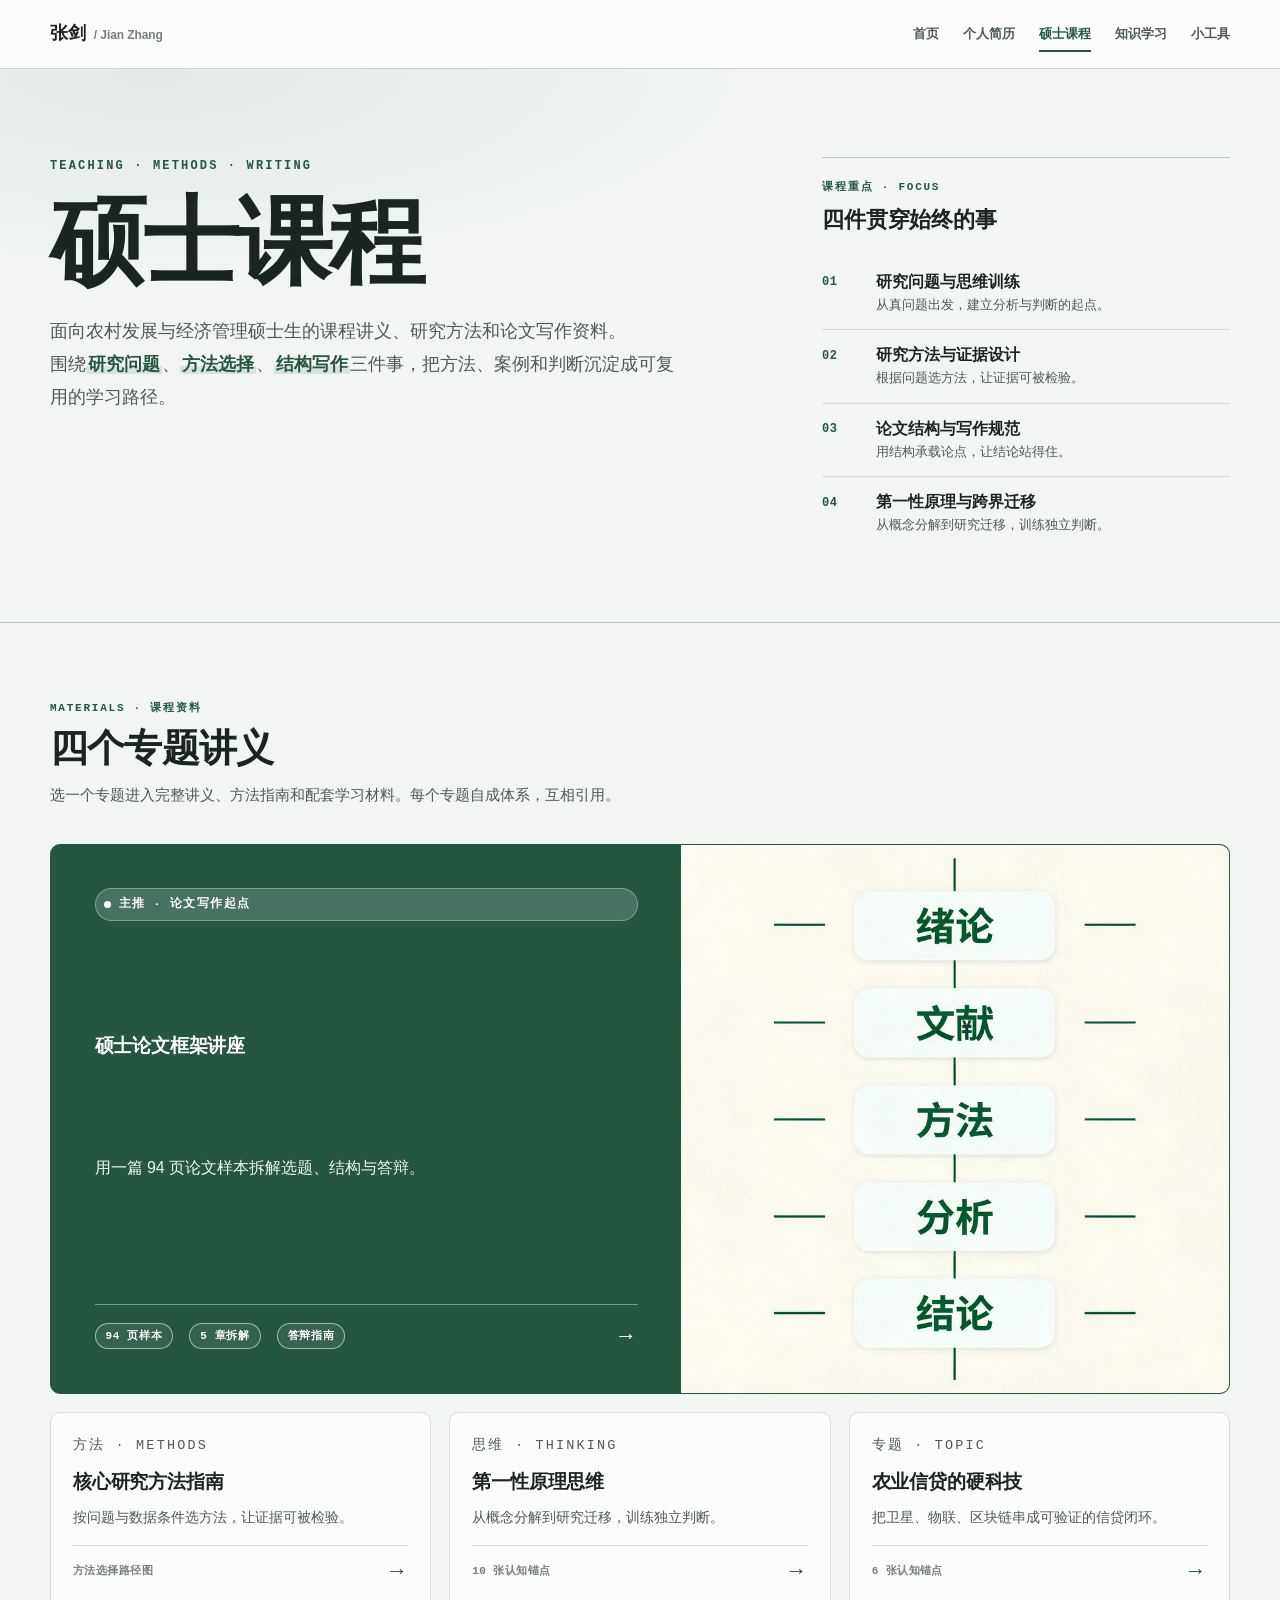
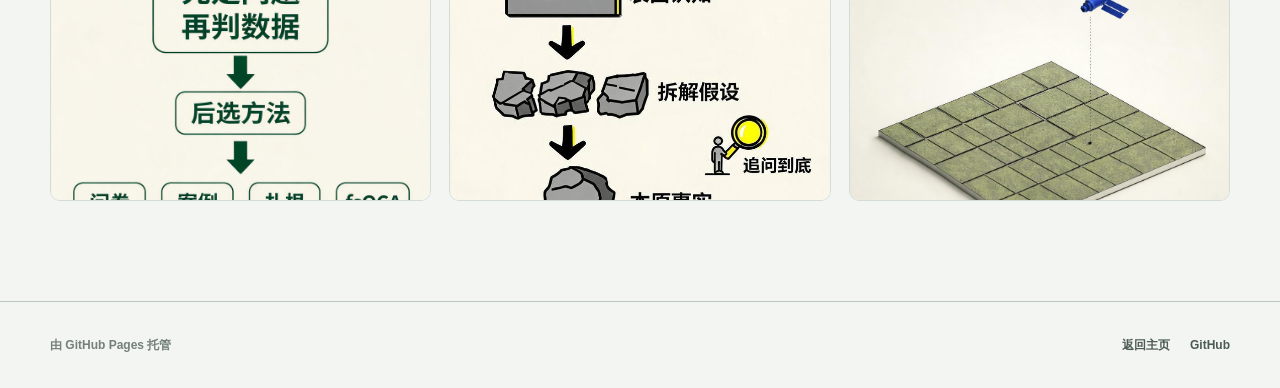
==== commit 2177e3a1: "feat: 4 张课程卡副文压缩为一行句式 - 论文框架: '用一篇 94 页论文样本拆解选题、结构与答辩。' - 研究方法: '按问题与数据条件选方法，让证据可被检验。' - 第一性原理: '从概念" ====
--- a/index.html
+++ b/index.html
@@ -11,7 +11,7 @@
   <meta property="og:type" content="website">
   <meta property="og:url" content="https://jefeerzhang.github.io/master-course/">
   <link rel="icon" href="data:image/svg+xml,%3Csvg xmlns='http://www.w3.org/2000/svg' viewBox='0 0 64 64'%3E%3Crect width='64' height='64' rx='8' fill='%23245642'/%3E%3Ctext x='32' y='41' text-anchor='middle' font-family='serif' font-size='27' font-weight='700' fill='%23f6fbf8'%3EJZ%3C/text%3E%3C/svg%3E">
-  <link rel="stylesheet" href="assets/course-index.css?v=7">
+  <link rel="stylesheet" href="assets/course-index.css?v=8">
   <!--
     主页两个核心区是"派生视图"，数据源在 course-focus.json。
     此处把 JSON 嵌入 HTML 是为了让静态部署下浏览器无需额外 HTTP 也能拿到派生数据。
@@ -19,9 +19,9 @@
   -->
   <script id="course-focus-data" type="application/json">
 {
-  "version": "1.1",
+  "version": "1.2",
   "lastUpdated": "2026-07-12",
-  "changeLog": "v1.1: 删除学习路径 section",
+  "changeLog": "v1.1: 删除学习路径; v1.2: 4 张卡副文一行句式",
   "items": [
     { "id": "01", "title": "研究问题与思维训练",   "desc": "从真问题出发，建立分析与判断的起点。" },
     { "id": "02", "title": "研究方法与证据设计",   "desc": "根据问题选方法，让证据可被检验。" },
@@ -33,7 +33,7 @@
       "id": "lead",
       "eyebrow": "主推 · 论文写作起点",
       "title": "硕士论文框架讲座",
-      "summary": "以农村\"三资\"管理数字化论文为样本，拆解选题、文献综述、研究设计、章节结构与答辩准备。配套 94 页论文样本下载。",
+      "summary": "用一篇 94 页论文样本拆解选题、结构与答辩。",
       "pills": ["94 页样本", "5 章拆解", "答辩指南"],
       "href": "yuan-yunfen-writing/",
       "image": "yuan-yunfen-writing/md2_skeleton.png"
@@ -42,7 +42,7 @@
       "id": "methods",
       "eyebrow": "方法 · Methods",
       "title": "核心研究方法指南",
-      "summary": "根据研究问题、数据条件与能力边界，在扎根理论、fsQCA、问卷、案例和面板数据方法之间做选择与组合。",
+      "summary": "按问题与数据条件选方法，让证据可被检验。",
       "pills": ["方法选择路径图"],
       "href": "research-methods/",
       "image": "research-methods/md1_path.png"
@@ -51,7 +51,7 @@
       "id": "thinking",
       "eyebrow": "思维 · Thinking",
       "title": "第一性原理思维",
-      "summary": "从概念辨析和经典案例出发，训练分解、验证与重建，并迁移到农村发展研究和论文论证。",
+      "summary": "从概念分解到研究迁移，训练独立判断。",
       "pills": ["10 张认知锚点"],
       "href": "第一性原理/",
       "image": "第一性原理/第一性原理配图/01_概念三层分解.jpeg"
@@ -60,7 +60,7 @@
       "id": "agri",
       "eyebrow": "专题 · Topic",
       "title": "农业信贷的硬科技",
-      "summary": "把卫星、物联、区块链和数据闭环串成一套可验证的信贷方法，覆盖五道检验到数字画像。",
+      "summary": "把卫星、物联、区块链串成可验证的信贷闭环。",
       "pills": ["6 张认知锚点"],
       "href": "agri-finance/",
       "image": "第一性原理/第一性原理配图/05_卫星俯瞰农田.jpeg"
@@ -154,7 +154,7 @@
                   <span>主推 · 论文写作起点</span>
                 </div>
                 <h3>硕士论文框架讲座</h3>
-                <p>以农村"三资"管理数字化论文为样本，拆解选题、文献综述、研究设计、章节结构与答辩准备。配套 94 页论文样本下载。</p>
+                <p>用一篇 94 页论文样本拆解选题、结构与答辩。</p>
                 <div class="course-meta">
                   <span class="meta-pill">94 页样本</span>
                   <span class="meta-pill">5 章拆解</span>
@@ -174,7 +174,7 @@
               <div class="course-copy">
                 <p class="course-eyebrow">方法 · Methods</p>
                 <h3>核心研究方法指南</h3>
-                <p>根据研究问题、数据条件与能力边界，在扎根理论、fsQCA、问卷、案例和面板数据方法之间做选择与组合。</p>
+                <p>按问题与数据条件选方法，让证据可被检验。</p>
                 <div class="course-meta">
                   <span>方法选择路径图</span>
                   <span class="course-arrow" aria-hidden="true">→</span>
@@ -192,7 +192,7 @@
               <div class="course-copy">
                 <p class="course-eyebrow">思维 · Thinking</p>
                 <h3>第一性原理思维</h3>
-                <p>从概念辨析和经典案例出发，训练分解、验证与重建，并迁移到农村发展研究和论文论证。</p>
+                <p>从概念分解到研究迁移，训练独立判断。</p>
                 <div class="course-meta">
                   <span>10 张认知锚点</span>
                   <span class="course-arrow" aria-hidden="true">→</span>
@@ -210,7 +210,7 @@
               <div class="course-copy">
                 <p class="course-eyebrow">专题 · Topic</p>
                 <h3>农业信贷的硬科技</h3>
-                <p>把卫星、物联、区块链和数据闭环串成一套可验证的信贷方法，覆盖五道检验到数字画像。</p>
+                <p>把卫星、物联、区块链串成可验证的信贷闭环。</p>
                 <div class="course-meta">
                   <span>6 张认知锚点</span>
                   <span class="course-arrow" aria-hidden="true">→</span>
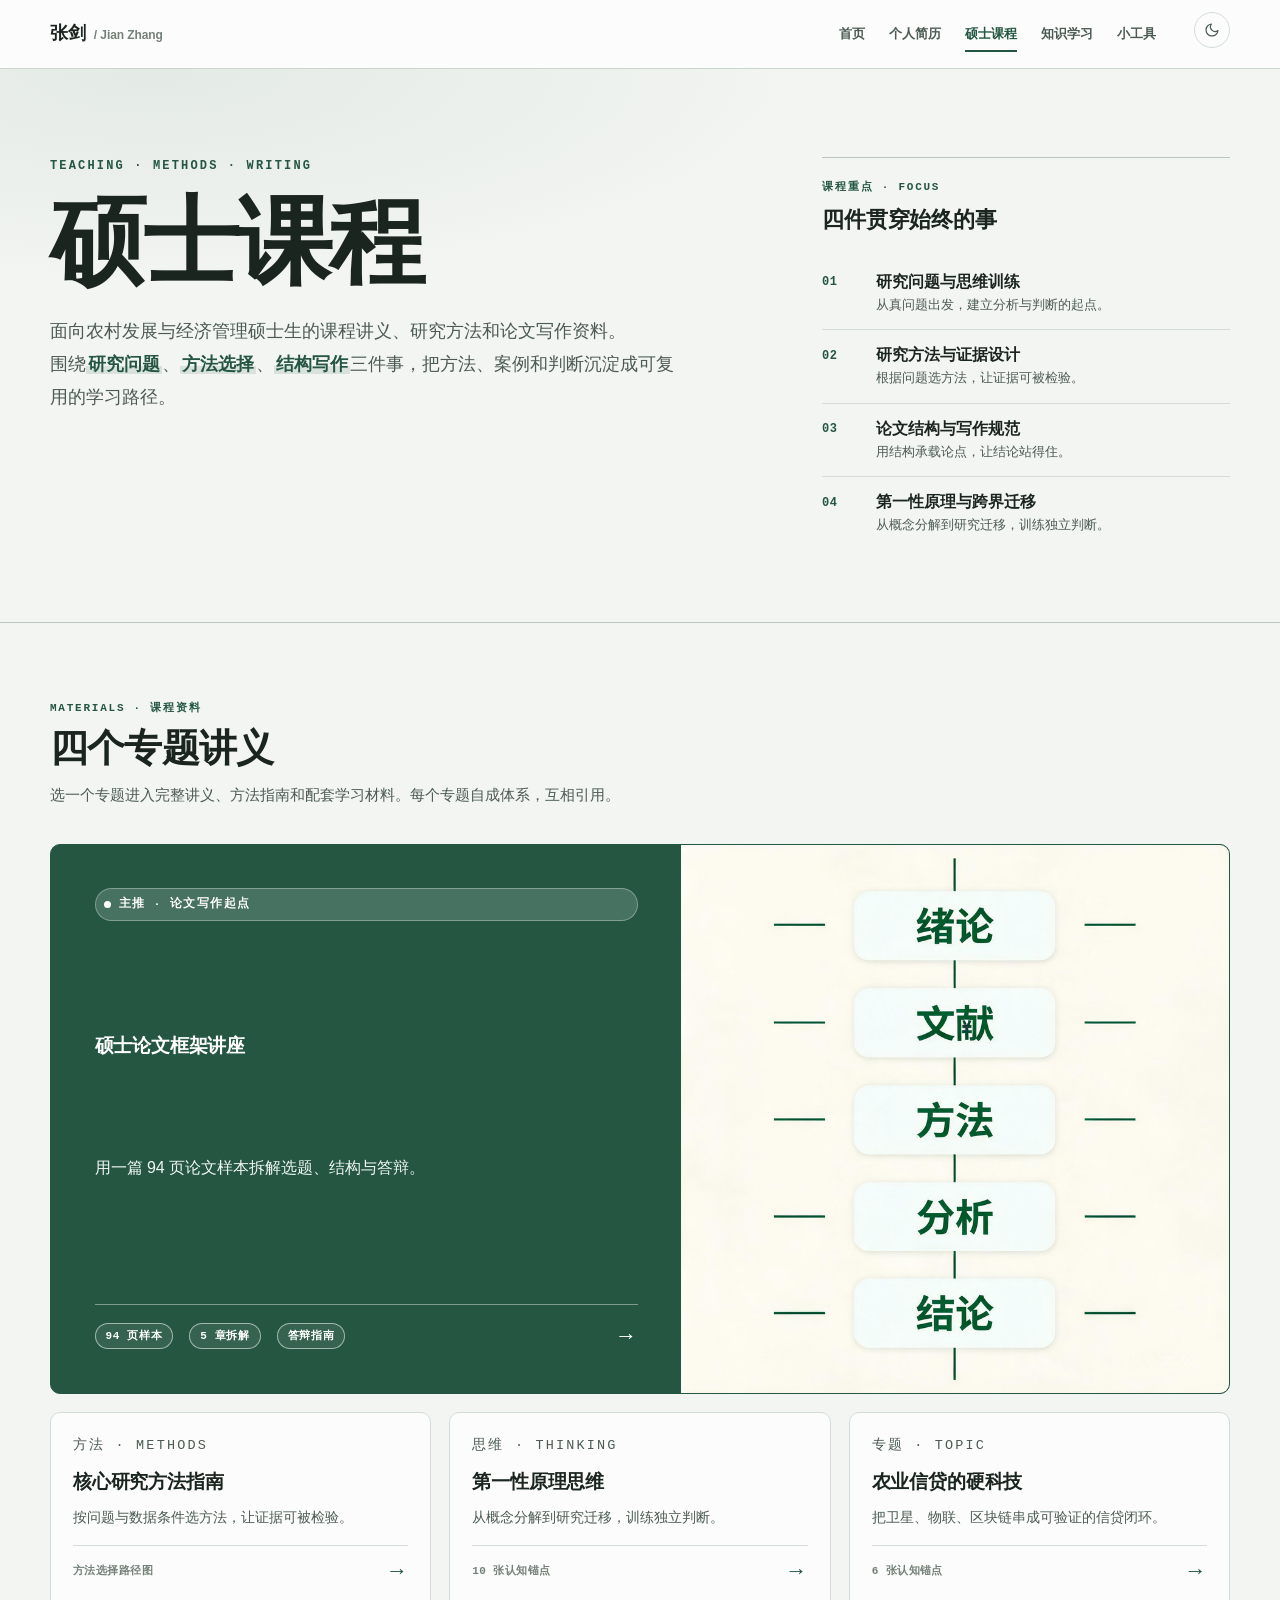
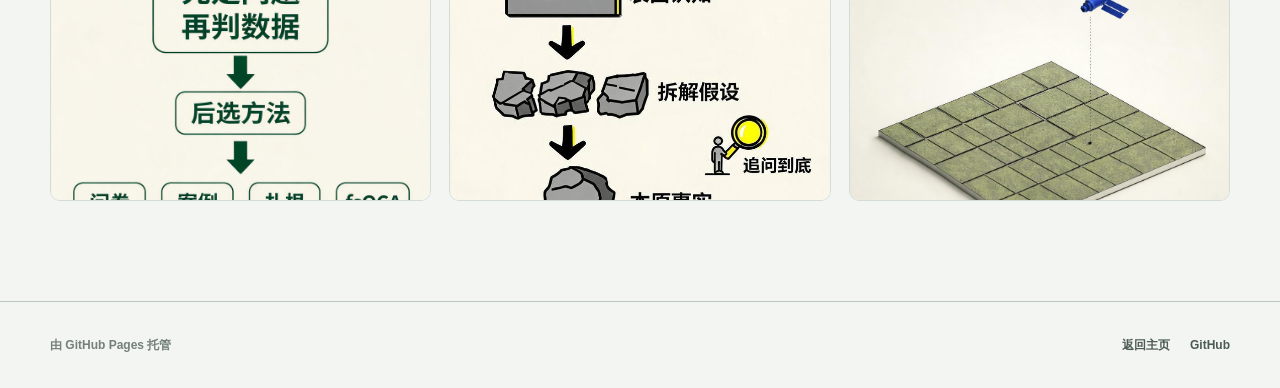
==== commit 5c04ef99: "feat(theme): master-course 部署 dark mode 按用户反馈: master-course 子站 (/master-course/) 没有跟着主站一起切暗黑模式  实现:" ====
--- a/index.html
+++ b/index.html
@@ -11,7 +11,8 @@
   <meta property="og:type" content="website">
   <meta property="og:url" content="https://jefeerzhang.github.io/master-course/">
   <link rel="icon" href="data:image/svg+xml,%3Csvg xmlns='http://www.w3.org/2000/svg' viewBox='0 0 64 64'%3E%3Crect width='64' height='64' rx='8' fill='%23245642'/%3E%3Ctext x='32' y='41' text-anchor='middle' font-family='serif' font-size='27' font-weight='700' fill='%23f6fbf8'%3EJZ%3C/text%3E%3C/svg%3E">
-  <link rel="stylesheet" href="assets/course-index.css?v=8">
+  <script src="assets/theme.js"></script>
+  <link rel="stylesheet" href="assets/course-index.css?v=9">
   <!--
     主页两个核心区是"派生视图"，数据源在 course-focus.json。
     此处把 JSON 嵌入 HTML 是为了让静态部署下浏览器无需额外 HTTP 也能拿到派生数据。
@@ -82,6 +83,7 @@
           <a href="./" aria-current="page">硕士课程</a>
           <a href="https://jefeerzhang.github.io/knowledge/">知识学习</a>
           <a href="https://jefeerzhang.github.io/tools/">小工具</a>
+          <button type="button" class="theme-toggle" id="theme-toggle" aria-label="切换主题"><svg class="icon-moon" viewBox="0 0 24 24" fill="none" stroke="currentColor" stroke-width="1.8" stroke-linecap="round" stroke-linejoin="round" aria-hidden="true"><path d="M21 12.8A9 9 0 1 1 11.2 3a7 7 0 0 0 9.8 9.8z"/></svg><svg class="icon-sun" viewBox="0 0 24 24" fill="none" stroke="currentColor" stroke-width="1.8" stroke-linecap="round" stroke-linejoin="round" aria-hidden="true"><circle cx="12" cy="12" r="4"/><path d="M12 2v2"/><path d="M12 20v2"/><path d="M4.9 4.9l1.4 1.4"/><path d="M17.7 17.7l1.4 1.4"/><path d="M2 12h2"/><path d="M20 12h2"/><path d="M4.9 19.1l1.4-1.4"/><path d="M17.7 6.3l1.4-1.4"/></svg></button>
         </div>
       </div>
     </nav>
@@ -246,5 +248,8 @@
     document.querySelector('[data-derive="materials-grid"]').setAttribute('data-source-version', data.version);
   })();
   </script>
+<script>
+(function(){var b=document.getElementById("theme-toggle");if(b&&window.Theme){b.addEventListener("click",function(){window.Theme.toggle();});}})
+</script>
 </body>
 </html>
--- a/assets/course-index.css
+++ b/assets/course-index.css
@@ -567,3 +567,44 @@
     transition-duration: 0.01ms !important;
   }
 }
+
+@media (prefers-reduced-motion: reduce) { html { scroll-behavior: auto; } *, *::before, *::after { animation-duration: 0.01ms !important; animation-iteration-count: 1 !important; scroll-behavior: auto !important; transition-duration: 0.01ms !important; } }
+
+/* ============================================================
+   Dark mode (data-theme="dark")
+   - 翻转 paper / surface / ink / muted / line
+   - accent 保持墨绿但提亮一档, 保证暗底对比度
+   ============================================================ */
+:root[data-theme="dark"] {
+  --paper: #14191c;
+  --surface: #1a2024;
+  --surface-soft: #20282d;
+  --surface-deep: #2a3239;
+  --ink: #e8ebe8;
+  --text: #a8b3ac;
+  --muted: #7c8b83;
+  --line: #2c343a;
+  --line-strong: #4a5660;
+  --accent: #7fb098;
+  --accent-hover: #9ec5b3;
+  --accent-ink: #0f1714;
+  --shadow: 0 18px 50px rgba(0, 0, 0, 0.45);
+}
+:root[data-theme="dark"] body { background: var(--paper); color: var(--ink); }
+:root[data-theme="dark"] .site-nav { background: rgba(20, 25, 28, 0.86); border-bottom-color: var(--line); }
+:root[data-theme="dark"] .site-footer { background: var(--surface); border-top-color: var(--line); color: var(--muted); }
+:root[data-theme="dark"] .footer-counter { color: var(--muted); }
+
+/* 主题切换按钮 */
+.theme-toggle { display: inline-flex; align-items: center; justify-content: center; width: 36px; height: 36px; margin-left: 14px; padding: 0; border: 1px solid var(--line); border-radius: 999px; background: transparent; color: var(--text); cursor: pointer; transition: background 180ms var(--ease), border-color 180ms var(--ease), color 180ms var(--ease); }
+.theme-toggle:hover { background: var(--surface-soft); border-color: var(--line-strong); color: var(--accent); }
+.theme-toggle svg { width: 16px; height: 16px; }
+:root[data-theme="dark"] .theme-toggle .icon-sun { display: inline-block; }
+:root[data-theme="dark"] .theme-toggle .icon-moon { display: none; }
+:root:not([data-theme="dark"]) .theme-toggle .icon-sun { display: none; }
+:root:not([data-theme="dark"]) .theme-toggle .icon-moon { display: inline-block; }
+
+/* 浮窗 FAB */
+.theme-toggle--fab { position: fixed; right: 18px; bottom: 18px; width: 44px; height: 44px; margin: 0; background: var(--surface); box-shadow: 0 6px 18px rgba(0, 0, 0, 0.18); z-index: 1000; }
+:root[data-theme="dark"] .theme-toggle--fab { background: var(--surface-deep); box-shadow: 0 6px 20px rgba(0, 0, 0, 0.6); }
+.theme-toggle--fab svg { width: 18px; height: 18px; }
